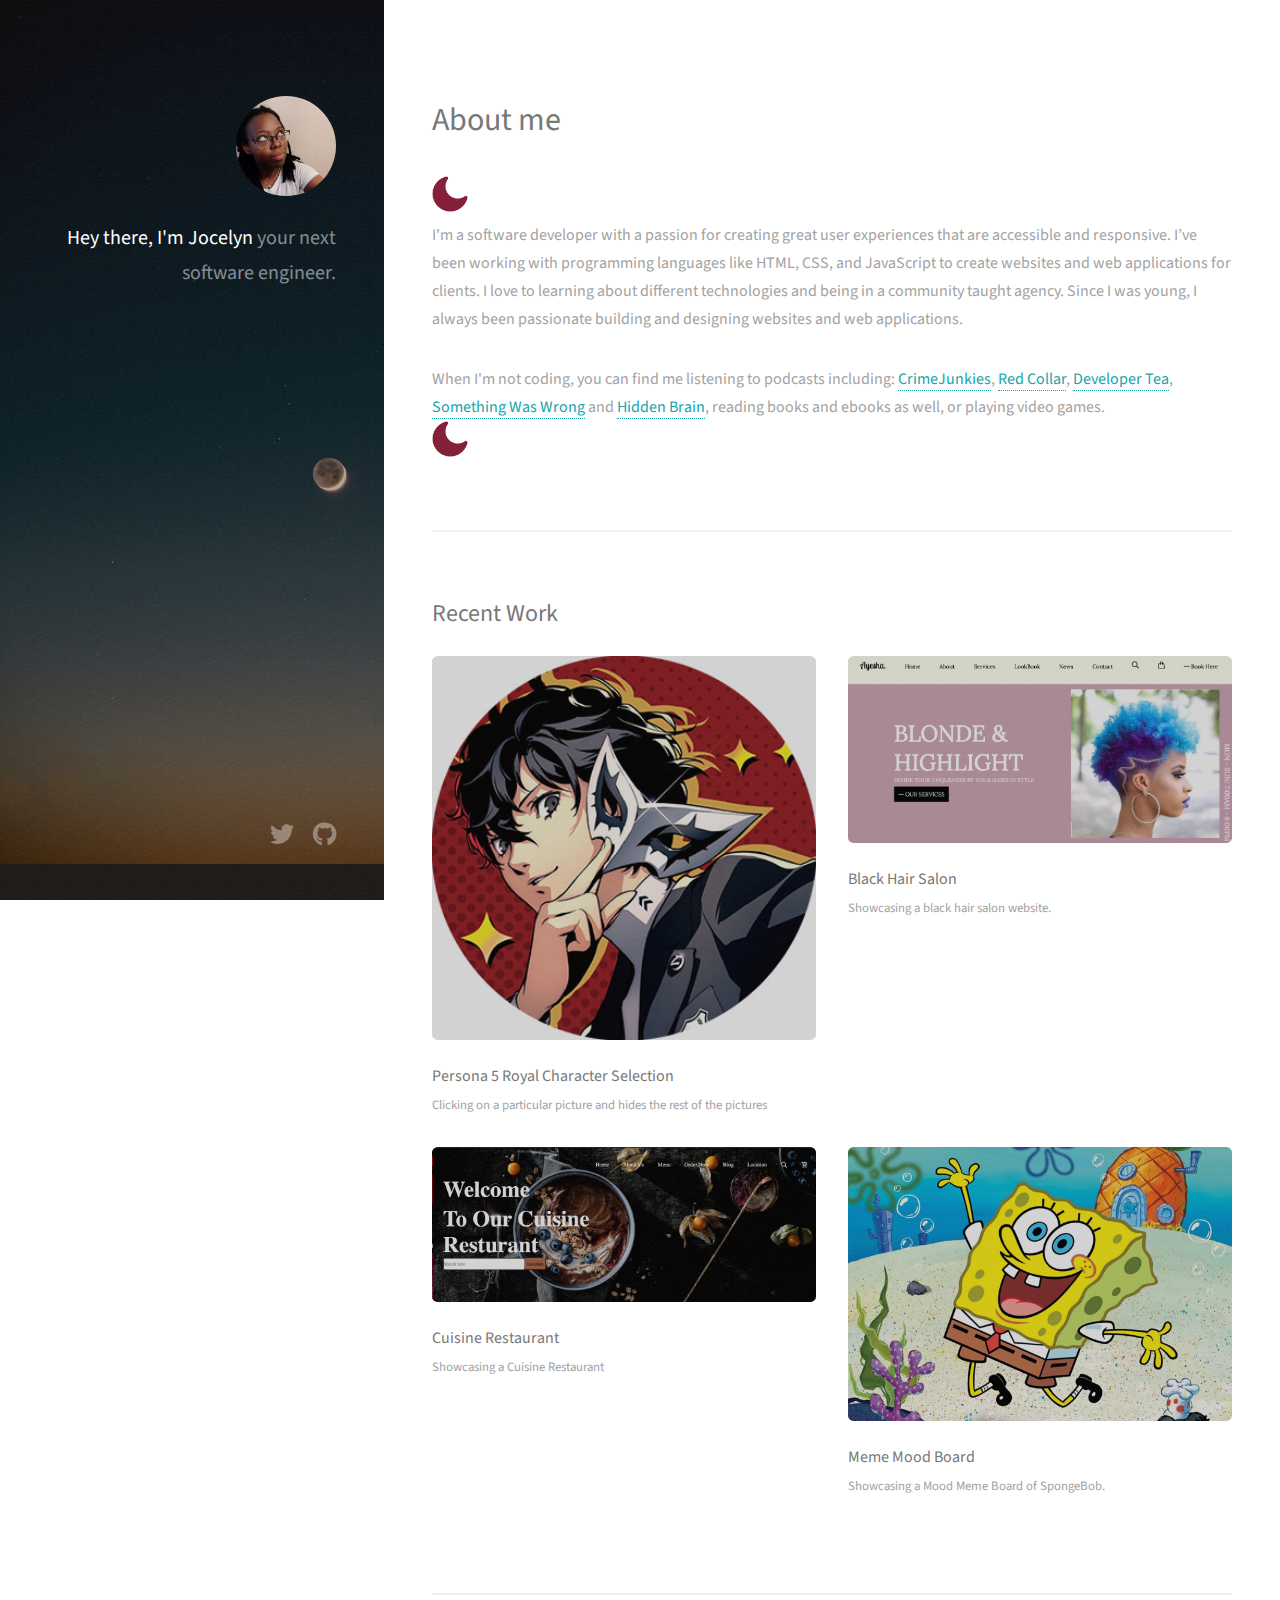
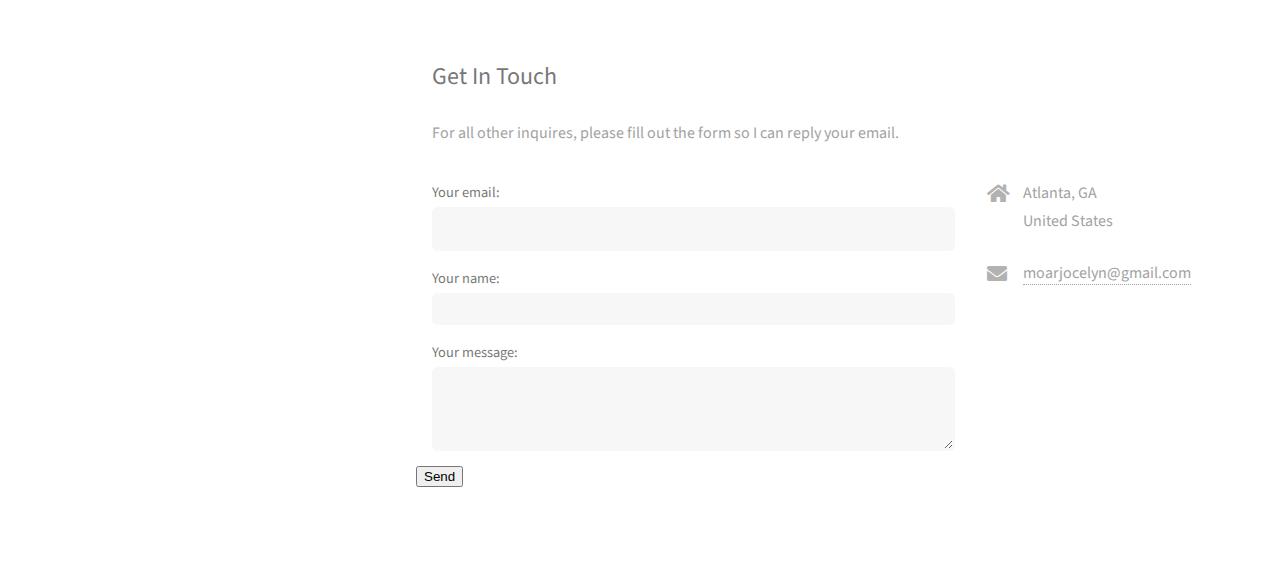
==== index.html @ 10e887e3 "Update 1.1.1" ====
<!DOCTYPE HTML>
<!--

-->
<html>
	<head>
		<title>Jocelyn's Portfolio</title>
		<meta charset="utf-8" />
		<meta name="viewport" content="width=device-width, initial-scale=1, user-scalable=no" />
		<link rel="stylesheet" href="assets/css/main.css" />
	</head>
	<body class="is-preload">

		<!-- add icon link -->
		<link rel="icon" href="images/me.jpeg" type="image/x-icon">

		
		<!-- Header -->
			<header id="header">
				<div class="inner">
					<a href="#" class="image avatar"><img src="images/me.jpeg" alt="" /></a>
					<h1><strong>Hey there, I'm Jocelyn</strong> your next software engineer.<br />
				</div>
			</header>

		<!-- Main -->
			<div id="main">

				<!-- One -->
					<section id="one">
						<header class="major">
							<h2>About me<br /></h2>
						</header>
						<img class="moon" img src="images/moon.png">
						<p>
							I'm a software developer with a passion for creating great user experiences that are accessible and responsive. I’ve
							been working with programming languages like HTML, CSS, and JavaScript to create websites and web applications for clients.
							I love to learning about different technologies and being in a community taught agency. Since I was young, I always been
							passionate building and designing websites and web applications.
						</p>
						<p>
							When I'm not coding, you can find me listening to podcasts including: <a
								href="https://crimejunkiepodcast.com/">CrimeJunkies</a>,
							<a href="https://redcollarpodcast.com/">Red Collar</a>, <a href="https://developertea.com/">Developer Tea</a>,
							<a href="https://somethingwaswrong.com/">Something Was Wrong</a> and <a href="https://hiddenbrain.org/">Hidden
								Brain</a>, reading books and ebooks as well, or playing video games.
								<br>
								<img class="moon" img src="images/moon.png">
							</p>
						
					</section>

				<!-- Two -->
					<section id="two">
						<h2>Recent Work</h2>
						<div class="row">
							<article class="col-6 col-12-xsmall work-item">
								<a href="persona-users/img/persona5.gif" class="image fit thumb"><img src="persona-users/img/joker.jpeg"
										alt="Persona character Joker" /></a>
								<h3>Persona 5 Royal Character Selection</h3>
								<p>Clicking on a particular picture and hides the rest of the pictures</p>
							</article>
							<article class="col-6 col-12-xsmall work-item">
								<a href="hair-salon/img/blackhairsalon.gif" class="image fit thumb"><img src="hair-salon/img/Black Hair Salon.png"
										alt="Black Hair Salon Website" /></a>
								<h3>Black Hair Salon</h3>
								<p>Showcasing a black hair salon website.</p>
							</article>
							<article class="col-6 col-12-xsmall work-item">
								<a href="cuisine-restaurant/img/Resturant.gif" class="image fit thumb"><img
										src="cuisine-restaurant/img/Resturant Website.png" alt="Cuisine Resturant Website" /></a>
								<h3>Cuisine Restaurant</h3>
								<p>Showcasing a Cuisine Restaurant</p>
							</article>
							<article class="col-6 col-12-xsmall work-item">
								<a href="spondgebob/img/ezgif.com-gif-maker.gif" class="image fit thumb"><img src="spondgebob/img/jumpbob.png"
										alt="Mood Board SpongeBob Sqaure" /></a>
								<h3>Meme Mood Board</h3>
								<p>Showcasing a Mood Meme Board of SpongeBob.</p>
							</article>
							
						</div>
					</section>

				<!-- Three -->
					<section id="three">
						<h2>Get In Touch</h2>
						<p>For all other inquires, please fill out the form so I can reply your email.</p>
						<div class="row">
							<div class="col-8 col-12-small">
								<form action="https://formspree.io/f/mlevddbl" method="POST">
									<label>
										Your email:
										<input type="email" name="email" required>
									</label>
									<label>
										Your name:
										<input type="name" name="name" required>
									</label>
									<label>
										Your message:
										<textarea name="message" required></textarea>
									</label>
									<!-- your other form fields go here -->
									<ul class="actions">
									<button type="submit">Send</button>
									</ul>
								</form>
							
							</div>
							
							<div class="col-4 col-12-small">
								<ul class="labeled-icons">
									<li>
										<h3 class="icon solid fa-home"><span class="label">Address</span></h3>
										Atlanta, GA<br />
										United States
									</li>
									<li>
										<h3 class="icon solid fa-envelope"><span class="label">Email</span></h3>
										<a href="#">moarjocelyn@gmail.com</a>
									</li>
								</ul>
							</div>
						</div>
					</section>
			</div>

		<!-- Footer -->
			<footer id="footer">
				<div class="inner">
					<ul class="icons">
						<li><a href="https://twitter.com/Da_CrazyPaine" class="icon brands fa-twitter"><span class="label">Twitter</span></a></li>
						<li><a href="https://github.com/CrazyPaine" class="icon brands fa-github"><span class="label">Github</span></a></li>
					</ul>
				</div>
			</footer>

		<!-- Scripts -->
			<script src="assets/js/jquery.min.js"></script>
			<script src="assets/js/jquery.poptrox.min.js"></script>
			<script src="assets/js/browser.min.js"></script>
			<script src="assets/js/breakpoints.min.js"></script>
			<script src="assets/js/util.js"></script>
			<script src="assets/js/main.js"></script>

	</body>
</html>
---- assets/css/main.css ----
@import url("fontawesome-all.min.css");
@import url("https://fonts.googleapis.com/css?family=Source+Sans+Pro:400,400italic");

/*
	Strata by Pixelarity
	pixelarity.com | hello@pixelarity.com
	License: pixelarity.com/license
*/

html, body, div, span, applet, object,
iframe, h1, h2, h3, h4, h5, h6, p, blockquote,
pre, a, abbr, acronym, address, big, cite,
code, del, dfn, em, img, ins, kbd, q, s, samp,
small, strike, strong, sub, sup, tt, var, b,
u, i, center, dl, dt, dd, ol, ul, li, fieldset,
form, label, legend, table, caption, tbody,
tfoot, thead, tr, th, td, article, aside,
canvas, details, embed, figure, figcaption,
footer, header, hgroup, menu, nav, output, ruby,
section, summary, time, mark, audio, video {
	margin: 0;
	padding: 0;
	border: 0;
	font-size: 100%;
	font: inherit;
	vertical-align: baseline;}

article, aside, details, figcaption, figure,
footer, header, hgroup, menu, nav, section {
	display: block;}

body {
	line-height: 1;
}

ol, ul {
	list-style: none;
}

blockquote, q {
	quotes: none;
}

	blockquote:before, blockquote:after, q:before, q:after {
		content: '';
		content: none;
	}

table {
	border-collapse: collapse;
	border-spacing: 0;
}

body {
	-webkit-text-size-adjust: none;
}

mark {
	background-color: transparent;
	color: inherit;
}

input::-moz-focus-inner {
	border: 0;
	padding: 0;
}

input, select, textarea {
	-moz-appearance: none;
	-webkit-appearance: none;
	-ms-appearance: none;
	appearance: none;
}

/* Basic */

	html {
		box-sizing: border-box;
	}

	*, *:before, *:after {
		box-sizing: inherit;
	}

	body {
		background: #fff;
	}

		body.is-preload *, body.is-preload *:before, body.is-preload *:after {
			-moz-animation: none !important;
			-webkit-animation: none !important;
			-ms-animation: none !important;
			animation: none !important;
			-moz-transition: none !important;
			-webkit-transition: none !important;
			-ms-transition: none !important;
			transition: none !important;
		}

	body, input, select, textarea {
		color: #a2a2a2;
		font-family: "Source Sans Pro", Helvetica, sans-serif;
		font-size: 16pt;
		font-weight: 400;
		line-height: 1.75em;
	}

	a {
		-moz-transition: color 0.2s ease-in-out, border-color 0.2s ease-in-out;
		-webkit-transition: color 0.2s ease-in-out, border-color 0.2s ease-in-out;
		-ms-transition: color 0.2s ease-in-out, border-color 0.2s ease-in-out;
		transition: color 0.2s ease-in-out, border-color 0.2s ease-in-out;
		border-bottom: dotted 1px;
		color: #16a5aa;
		text-decoration: none;
	}

		a:hover {
			border-bottom-color: transparent;
			color: #16a5aa !important;
			text-decoration: none;
		}

	strong, b {
		color: #787878;
		font-weight: 400;
	}

	em, i {
		font-style: italic;
	}

	p {
		margin: 0 0 2em 0;
	}

	h1, h2, h3, h4, h5, h6 {
		color: #787878;
		font-weight: 400;
		line-height: 1em;
		margin: 0 0 1em 0;
	}

		h1 a, h2 a, h3 a, h4 a, h5 a, h6 a {
			color: inherit;
			text-decoration: none;
		}

	h1 {
		font-size: 2em;
		line-height: 1.5em;
	}

	h2 {
		font-size: 1.5em;
		line-height: 1.5em;
	}

	h3 {
		font-size: 1.25em;
		line-height: 1.5em;
	}

	h4 {
		font-size: 1.1em;
		line-height: 1.5em;
	}

	h5 {
		font-size: 0.9em;
		line-height: 1.5em;
	}

	h6 {
		font-size: 0.7em;
		line-height: 1.5em;
	}

	sub {
		font-size: 0.8em;
		position: relative;
		top: 0.5em;
	}

	sup {
		font-size: 0.8em;
		position: relative;
		top: -0.5em;
	}

	hr {
		border: 0;
		border-bottom: solid 2px #efefef;
		margin: 2em 0;
	}

		hr.major {
			margin: 3em 0;
		}

	blockquote {
		border-left: solid 6px #efefef;
		font-style: italic;
		margin: 0 0 2em 0;
		padding: 0.5em 0 0.5em 1.5em;
	}

	code {
		background: #f7f7f7;
		border-radius: 0.35em;
		border: solid 2px #efefef;
		font-family: "Courier New", monospace;
		font-size: 0.9em;
		margin: 0 0.25em;
		padding: 0.25em 0.65em;
	}

	pre {
		-webkit-overflow-scrolling: touch;
		font-family: "Courier New", monospace;
		font-size: 0.9em;
		margin: 0 0 2em 0;
	}

		pre code {
			display: block;
			line-height: 1.75em;
			padding: 1em 1.5em;
			overflow-x: auto;
		}

	.align-left {
		text-align: left;
	}

	.align-center {
		text-align: center;
	}

	.align-right {
		text-align: right;
	}

/* Container */

	.container {
		margin: 0 auto;
		max-width: calc(100% - 4em);
		width: 100%;
	}

		.container.xsmall {
			width: 25%;
		}

		.container.small {
			width: 50%;
		}

		.container.medium {
			width: 75%;
		}

		.container.large {
			width: 125%;
		}

		.container.xlarge {
			width: 150%;
		}

		.container.max {
			width: 100%;
		}

		@media screen and (max-width: 980px) {

			.container {
				width: 100% !important;
				max-width: 100% !important;
			}

		}

		@media screen and (max-width: 480px) {

			.container {
				max-width: calc(100% - 3em);
			}

		}

/* Row */

	.row {
		display: flex;
		flex-wrap: wrap;
		box-sizing: border-box;
		align-items: stretch;
	}

		.row > * {
			box-sizing: border-box;
		}

		.row.gtr-uniform > * > :last-child {
			margin-bottom: 0;
		}

		.row.aln-left {
			justify-content: flex-start;
		}

		.row.aln-center {
			justify-content: center;
		}

		.row.aln-right {
			justify-content: flex-end;
		}

		.row.aln-top {
			align-items: flex-start;
		}

		.row.aln-middle {
			align-items: center;
		}

		.row.aln-bottom {
			align-items: flex-end;
		}

		.row > .imp {
			order: -1;
		}

		.row > .col-1 {
			width: 8.33333%;
		}

		.row > .off-1 {
			margin-left: 8.33333%;
		}

		.row > .col-2 {
			width: 16.66667%;
		}

		.row > .off-2 {
			margin-left: 16.66667%;
		}

		.row > .col-3 {
			width: 25%;
		}

		.row > .off-3 {
			margin-left: 25%;
		}

		.row > .col-4 {
			width: 33.33333%;
		}

		.row > .off-4 {
			margin-left: 33.33333%;
		}

		.row > .col-5 {
			width: 41.66667%;
		}

		.row > .off-5 {
			margin-left: 41.66667%;
		}

		.row > .col-6 {
			width: 50%;
		}

		.row > .off-6 {
			margin-left: 50%;
		}

		.row > .col-7 {
			width: 58.33333%;
		}

		.row > .off-7 {
			margin-left: 58.33333%;
		}

		.row > .col-8 {
			width: 66.66667%;
		}

		.row > .off-8 {
			margin-left: 66.66667%;
		}

		.row > .col-9 {
			width: 75%;
		}

		.row > .off-9 {
			margin-left: 75%;
		}

		.row > .col-10 {
			width: 83.33333%;
		}

		.row > .off-10 {
			margin-left: 83.33333%;
		}

		.row > .col-11 {
			width: 91.66667%;
		}

		.row > .off-11 {
			margin-left: 91.66667%;
		}

		.row > .col-12 {
			width: 100%;
		}

		.row > .off-12 {
			margin-left: 100%;
		}

		.row.gtr-0 {
			margin-top: 0;
			margin-left: 0em;
		}

			.row.gtr-0 > * {
				padding: 0 0 0 0em;
			}

			.row.gtr-0.gtr-uniform {
				margin-top: 0em;
			}

				.row.gtr-0.gtr-uniform > * {
					padding-top: 0em;
				}

		.row.gtr-25 {
			margin-top: 0;
			margin-left: -0.625em;
		}

			.row.gtr-25 > * {
				padding: 0 0 0 0.625em;
			}

			.row.gtr-25.gtr-uniform {
				margin-top: -0.625em;
			}

				.row.gtr-25.gtr-uniform > * {
					padding-top: 0.625em;
				}

		.row.gtr-50 {
			margin-top: 0;
			margin-left: -1.25em;
		}

			.row.gtr-50 > * {
				padding: 0 0 0 1.25em;
			}

			.row.gtr-50.gtr-uniform {
				margin-top: -1.25em;
			}

				.row.gtr-50.gtr-uniform > * {
					padding-top: 1.25em;
				}

		.row {
			margin-top: 0;
			margin-left: -2.5em;
		}

			.row > * {
				padding: 0 0 0 2.5em;
			}

			.row.gtr-uniform {
				margin-top: -2.5em;
			}

				.row.gtr-uniform > * {
					padding-top: 2.5em;
				}

		.row.gtr-150 {
			margin-top: 0;
			margin-left: -3.75em;
		}

			.row.gtr-150 > * {
				padding: 0 0 0 3.75em;
			}

			.row.gtr-150.gtr-uniform {
				margin-top: -3.75em;
			}

				.row.gtr-150.gtr-uniform > * {
					padding-top: 3.75em;
				}

		.row.gtr-200 {
			margin-top: 0;
			margin-left: -5em;
		}

			.row.gtr-200 > * {
				padding: 0 0 0 5em;
			}

			.row.gtr-200.gtr-uniform {
				margin-top: -5em;
			}

				.row.gtr-200.gtr-uniform > * {
					padding-top: 5em;
				}

		@media screen and (max-width: 1800px) {

			.row {
				display: flex;
				flex-wrap: wrap;
				box-sizing: border-box;
				align-items: stretch;
			}

				.row > * {
					box-sizing: border-box;
				}

				.row.gtr-uniform > * > :last-child {
					margin-bottom: 0;
				}

				.row.aln-left {
					justify-content: flex-start;
				}

				.row.aln-center {
					justify-content: center;
				}

				.row.aln-right {
					justify-content: flex-end;
				}

				.row.aln-top {
					align-items: flex-start;
				}

				.row.aln-middle {
					align-items: center;
				}

				.row.aln-bottom {
					align-items: flex-end;
				}

				.row > .imp-xlarge {
					order: -1;
				}

				.row > .col-1-xlarge {
					width: 8.33333%;
				}

				.row > .off-1-xlarge {
					margin-left: 8.33333%;
				}

				.row > .col-2-xlarge {
					width: 16.66667%;
				}

				.row > .off-2-xlarge {
					margin-left: 16.66667%;
				}

				.row > .col-3-xlarge {
					width: 25%;
				}

				.row > .off-3-xlarge {
					margin-left: 25%;
				}

				.row > .col-4-xlarge {
					width: 33.33333%;
				}

				.row > .off-4-xlarge {
					margin-left: 33.33333%;
				}

				.row > .col-5-xlarge {
					width: 41.66667%;
				}

				.row > .off-5-xlarge {
					margin-left: 41.66667%;
				}

				.row > .col-6-xlarge {
					width: 50%;
				}

				.row > .off-6-xlarge {
					margin-left: 50%;
				}

				.row > .col-7-xlarge {
					width: 58.33333%;
				}

				.row > .off-7-xlarge {
					margin-left: 58.33333%;
				}

				.row > .col-8-xlarge {
					width: 66.66667%;
				}

				.row > .off-8-xlarge {
					margin-left: 66.66667%;
				}

				.row > .col-9-xlarge {
					width: 75%;
				}

				.row > .off-9-xlarge {
					margin-left: 75%;
				}

				.row > .col-10-xlarge {
					width: 83.33333%;
				}

				.row > .off-10-xlarge {
					margin-left: 83.33333%;
				}

				.row > .col-11-xlarge {
					width: 91.66667%;
				}

				.row > .off-11-xlarge {
					margin-left: 91.66667%;
				}

				.row > .col-12-xlarge {
					width: 100%;
				}

				.row > .off-12-xlarge {
					margin-left: 100%;
				}

				.row.gtr-0 {
					margin-top: 0;
					margin-left: 0em;
				}

					.row.gtr-0 > * {
						padding: 0 0 0 0em;
					}

					.row.gtr-0.gtr-uniform {
						margin-top: 0em;
					}

						.row.gtr-0.gtr-uniform > * {
							padding-top: 0em;
						}

				.row.gtr-25 {
					margin-top: 0;
					margin-left: -0.625em;
				}

					.row.gtr-25 > * {
						padding: 0 0 0 0.625em;
					}

					.row.gtr-25.gtr-uniform {
						margin-top: -0.625em;
					}

						.row.gtr-25.gtr-uniform > * {
							padding-top: 0.625em;
						}

				.row.gtr-50 {
					margin-top: 0;
					margin-left: -1.25em;
				}

					.row.gtr-50 > * {
						padding: 0 0 0 1.25em;
					}

					.row.gtr-50.gtr-uniform {
						margin-top: -1.25em;
					}

						.row.gtr-50.gtr-uniform > * {
							padding-top: 1.25em;
						}

				.row {
					margin-top: 0;
					margin-left: -2.5em;
				}

					.row > * {
						padding: 0 0 0 2.5em;
					}

					.row.gtr-uniform {
						margin-top: -2.5em;
					}

						.row.gtr-uniform > * {
							padding-top: 2.5em;
						}

				.row.gtr-150 {
					margin-top: 0;
					margin-left: -3.75em;
				}

					.row.gtr-150 > * {
						padding: 0 0 0 3.75em;
					}

					.row.gtr-150.gtr-uniform {
						margin-top: -3.75em;
					}

						.row.gtr-150.gtr-uniform > * {
							padding-top: 3.75em;
						}

				.row.gtr-200 {
					margin-top: 0;
					margin-left: -5em;
				}

					.row.gtr-200 > * {
						padding: 0 0 0 5em;
					}

					.row.gtr-200.gtr-uniform {
						margin-top: -5em;
					}

						.row.gtr-200.gtr-uniform > * {
							padding-top: 5em;
						}

		}

		@media screen and (max-width: 1280px) {

			.row {
				display: flex;
				flex-wrap: wrap;
				box-sizing: border-box;
				align-items: stretch;
			}

				.row > * {
					box-sizing: border-box;
				}

				.row.gtr-uniform > * > :last-child {
					margin-bottom: 0;
				}

				.row.aln-left {
					justify-content: flex-start;
				}

				.row.aln-center {
					justify-content: center;
				}

				.row.aln-right {
					justify-content: flex-end;
				}

				.row.aln-top {
					align-items: flex-start;
				}

				.row.aln-middle {
					align-items: center;
				}

				.row.aln-bottom {
					align-items: flex-end;
				}

				.row > .imp-large {
					order: -1;
				}

				.row > .col-1-large {
					width: 8.33333%;
				}

				.row > .off-1-large {
					margin-left: 8.33333%;
				}

				.row > .col-2-large {
					width: 16.66667%;
				}

				.row > .off-2-large {
					margin-left: 16.66667%;
				}

				.row > .col-3-large {
					width: 25%;
				}

				.row > .off-3-large {
					margin-left: 25%;
				}

				.row > .col-4-large {
					width: 33.33333%;
				}

				.row > .off-4-large {
					margin-left: 33.33333%;
				}

				.row > .col-5-large {
					width: 41.66667%;
				}

				.row > .off-5-large {
					margin-left: 41.66667%;
				}

				.row > .col-6-large {
					width: 50%;
				}

				.row > .off-6-large {
					margin-left: 50%;
				}

				.row > .col-7-large {
					width: 58.33333%;
				}

				.row > .off-7-large {
					margin-left: 58.33333%;
				}

				.row > .col-8-large {
					width: 66.66667%;
				}

				.row > .off-8-large {
					margin-left: 66.66667%;
				}

				.row > .col-9-large {
					width: 75%;
				}

				.row > .off-9-large {
					margin-left: 75%;
				}

				.row > .col-10-large {
					width: 83.33333%;
				}

				.row > .off-10-large {
					margin-left: 83.33333%;
				}

				.row > .col-11-large {
					width: 91.66667%;
				}

				.row > .off-11-large {
					margin-left: 91.66667%;
				}

				.row > .col-12-large {
					width: 100%;
				}

				.row > .off-12-large {
					margin-left: 100%;
				}

				.row.gtr-0 {
					margin-top: 0;
					margin-left: 0em;
				}

					.row.gtr-0 > * {
						padding: 0 0 0 0em;
					}

					.row.gtr-0.gtr-uniform {
						margin-top: 0em;
					}

						.row.gtr-0.gtr-uniform > * {
							padding-top: 0em;
						}

				.row.gtr-25 {
					margin-top: 0;
					margin-left: -0.5em;
				}

					.row.gtr-25 > * {
						padding: 0 0 0 0.5em;
					}

					.row.gtr-25.gtr-uniform {
						margin-top: -0.5em;
					}

						.row.gtr-25.gtr-uniform > * {
							padding-top: 0.5em;
						}

				.row.gtr-50 {
					margin-top: 0;
					margin-left: -1em;
				}

					.row.gtr-50 > * {
						padding: 0 0 0 1em;
					}

					.row.gtr-50.gtr-uniform {
						margin-top: -1em;
					}

						.row.gtr-50.gtr-uniform > * {
							padding-top: 1em;
						}

				.row {
					margin-top: 0;
					margin-left: -2em;
				}

					.row > * {
						padding: 0 0 0 2em;
					}

					.row.gtr-uniform {
						margin-top: -2em;
					}

						.row.gtr-uniform > * {
							padding-top: 2em;
						}

				.row.gtr-150 {
					margin-top: 0;
					margin-left: -3em;
				}

					.row.gtr-150 > * {
						padding: 0 0 0 3em;
					}

					.row.gtr-150.gtr-uniform {
						margin-top: -3em;
					}

						.row.gtr-150.gtr-uniform > * {
							padding-top: 3em;
						}

				.row.gtr-200 {
					margin-top: 0;
					margin-left: -4em;
				}

					.row.gtr-200 > * {
						padding: 0 0 0 4em;
					}

					.row.gtr-200.gtr-uniform {
						margin-top: -4em;
					}

						.row.gtr-200.gtr-uniform > * {
							padding-top: 4em;
						}

		}

		@media screen and (max-width: 980px) {

			.row {
				display: flex;
				flex-wrap: wrap;
				box-sizing: border-box;
				align-items: stretch;
			}

				.row > * {
					box-sizing: border-box;
				}

				.row.gtr-uniform > * > :last-child {
					margin-bottom: 0;
				}

				.row.aln-left {
					justify-content: flex-start;
				}

				.row.aln-center {
					justify-content: center;
				}

				.row.aln-right {
					justify-content: flex-end;
				}

				.row.aln-top {
					align-items: flex-start;
				}

				.row.aln-middle {
					align-items: center;
				}

				.row.aln-bottom {
					align-items: flex-end;
				}

				.row > .imp-medium {
					order: -1;
				}

				.row > .col-1-medium {
					width: 8.33333%;
				}

				.row > .off-1-medium {
					margin-left: 8.33333%;
				}

				.row > .col-2-medium {
					width: 16.66667%;
				}

				.row > .off-2-medium {
					margin-left: 16.66667%;
				}

				.row > .col-3-medium {
					width: 25%;
				}

				.row > .off-3-medium {
					margin-left: 25%;
				}

				.row > .col-4-medium {
					width: 33.33333%;
				}

				.row > .off-4-medium {
					margin-left: 33.33333%;
				}

				.row > .col-5-medium {
					width: 41.66667%;
				}

				.row > .off-5-medium {
					margin-left: 41.66667%;
				}

				.row > .col-6-medium {
					width: 50%;
				}

				.row > .off-6-medium {
					margin-left: 50%;
				}

				.row > .col-7-medium {
					width: 58.33333%;
				}

				.row > .off-7-medium {
					margin-left: 58.33333%;
				}

				.row > .col-8-medium {
					width: 66.66667%;
				}

				.row > .off-8-medium {
					margin-left: 66.66667%;
				}

				.row > .col-9-medium {
					width: 75%;
				}

				.row > .off-9-medium {
					margin-left: 75%;
				}

				.row > .col-10-medium {
					width: 83.33333%;
				}

				.row > .off-10-medium {
					margin-left: 83.33333%;
				}

				.row > .col-11-medium {
					width: 91.66667%;
				}

				.row > .off-11-medium {
					margin-left: 91.66667%;
				}

				.row > .col-12-medium {
					width: 100%;
				}

				.row > .off-12-medium {
					margin-left: 100%;
				}

				.row.gtr-0 {
					margin-top: 0;
					margin-left: 0em;
				}

					.row.gtr-0 > * {
						padding: 0 0 0 0em;
					}

					.row.gtr-0.gtr-uniform {
						margin-top: 0em;
					}

						.row.gtr-0.gtr-uniform > * {
							padding-top: 0em;
						}

				.row.gtr-25 {
					margin-top: 0;
					margin-left: -0.5em;
				}

					.row.gtr-25 > * {
						padding: 0 0 0 0.5em;
					}

					.row.gtr-25.gtr-uniform {
						margin-top: -0.5em;
					}

						.row.gtr-25.gtr-uniform > * {
							padding-top: 0.5em;
						}

				.row.gtr-50 {
					margin-top: 0;
					margin-left: -1em;
				}

					.row.gtr-50 > * {
						padding: 0 0 0 1em;
					}

					.row.gtr-50.gtr-uniform {
						margin-top: -1em;
					}

						.row.gtr-50.gtr-uniform > * {
							padding-top: 1em;
						}

				.row {
					margin-top: 0;
					margin-left: -2em;
				}

					.row > * {
						padding: 0 0 0 2em;
					}

					.row.gtr-uniform {
						margin-top: -2em;
					}

						.row.gtr-uniform > * {
							padding-top: 2em;
						}

				.row.gtr-150 {
					margin-top: 0;
					margin-left: -3em;
				}

					.row.gtr-150 > * {
						padding: 0 0 0 3em;
					}

					.row.gtr-150.gtr-uniform {
						margin-top: -3em;
					}

						.row.gtr-150.gtr-uniform > * {
							padding-top: 3em;
						}

				.row.gtr-200 {
					margin-top: 0;
					margin-left: -4em;
				}

					.row.gtr-200 > * {
						padding: 0 0 0 4em;
					}

					.row.gtr-200.gtr-uniform {
						margin-top: -4em;
					}

						.row.gtr-200.gtr-uniform > * {
							padding-top: 4em;
						}

		}

		@media screen and (max-width: 736px) {

			.row {
				display: flex;
				flex-wrap: wrap;
				box-sizing: border-box;
				align-items: stretch;
			}

				.row > * {
					box-sizing: border-box;
				}

				.row.gtr-uniform > * > :last-child {
					margin-bottom: 0;
				}

				.row.aln-left {
					justify-content: flex-start;
				}

				.row.aln-center {
					justify-content: center;
				}

				.row.aln-right {
					justify-content: flex-end;
				}

				.row.aln-top {
					align-items: flex-start;
				}

				.row.aln-middle {
					align-items: center;
				}

				.row.aln-bottom {
					align-items: flex-end;
				}

				.row > .imp-small {
					order: -1;
				}

				.row > .col-1-small {
					width: 8.33333%;
				}

				.row > .off-1-small {
					margin-left: 8.33333%;
				}

				.row > .col-2-small {
					width: 16.66667%;
				}

				.row > .off-2-small {
					margin-left: 16.66667%;
				}

				.row > .col-3-small {
					width: 25%;
				}

				.row > .off-3-small {
					margin-left: 25%;
				}

				.row > .col-4-small {
					width: 33.33333%;
				}

				.row > .off-4-small {
					margin-left: 33.33333%;
				}

				.row > .col-5-small {
					width: 41.66667%;
				}

				.row > .off-5-small {
					margin-left: 41.66667%;
				}

				.row > .col-6-small {
					width: 50%;
				}

				.row > .off-6-small {
					margin-left: 50%;
				}

				.row > .col-7-small {
					width: 58.33333%;
				}

				.row > .off-7-small {
					margin-left: 58.33333%;
				}

				.row > .col-8-small {
					width: 66.66667%;
				}

				.row > .off-8-small {
					margin-left: 66.66667%;
				}

				.row > .col-9-small {
					width: 75%;
				}

				.row > .off-9-small {
					margin-left: 75%;
				}

				.row > .col-10-small {
					width: 83.33333%;
				}

				.row > .off-10-small {
					margin-left: 83.33333%;
				}

				.row > .col-11-small {
					width: 91.66667%;
				}

				.row > .off-11-small {
					margin-left: 91.66667%;
				}

				.row > .col-12-small {
					width: 100%;
				}

				.row > .off-12-small {
					margin-left: 100%;
				}

				.row.gtr-0 {
					margin-top: 0;
					margin-left: 0em;
				}

					.row.gtr-0 > * {
						padding: 0 0 0 0em;
					}

					.row.gtr-0.gtr-uniform {
						margin-top: 0em;
					}

						.row.gtr-0.gtr-uniform > * {
							padding-top: 0em;
						}

				.row.gtr-25 {
					margin-top: 0;
					margin-left: -0.375em;
				}

					.row.gtr-25 > * {
						padding: 0 0 0 0.375em;
					}

					.row.gtr-25.gtr-uniform {
						margin-top: -0.375em;
					}

						.row.gtr-25.gtr-uniform > * {
							padding-top: 0.375em;
						}

				.row.gtr-50 {
					margin-top: 0;
					margin-left: -0.75em;
				}

					.row.gtr-50 > * {
						padding: 0 0 0 0.75em;
					}

					.row.gtr-50.gtr-uniform {
						margin-top: -0.75em;
					}

						.row.gtr-50.gtr-uniform > * {
							padding-top: 0.75em;
						}

				.row {
					margin-top: 0;
					margin-left: -1.5em;
				}

					.row > * {
						padding: 0 0 0 1.5em;
					}

					.row.gtr-uniform {
						margin-top: -1.5em;
					}

						.row.gtr-uniform > * {
							padding-top: 1.5em;
						}

				.row.gtr-150 {
					margin-top: 0;
					margin-left: -2.25em;
				}

					.row.gtr-150 > * {
						padding: 0 0 0 2.25em;
					}

					.row.gtr-150.gtr-uniform {
						margin-top: -2.25em;
					}

						.row.gtr-150.gtr-uniform > * {
							padding-top: 2.25em;
						}

				.row.gtr-200 {
					margin-top: 0;
					margin-left: -3em;
				}

					.row.gtr-200 > * {
						padding: 0 0 0 3em;
					}

					.row.gtr-200.gtr-uniform {
						margin-top: -3em;
					}

						.row.gtr-200.gtr-uniform > * {
							padding-top: 3em;
						}

		}

		@media screen and (max-width: 480px) {

			.row {
				display: flex;
				flex-wrap: wrap;
				box-sizing: border-box;
				align-items: stretch;
			}

				.row > * {
					box-sizing: border-box;
				}

				.row.gtr-uniform > * > :last-child {
					margin-bottom: 0;
				}

				.row.aln-left {
					justify-content: flex-start;
				}

				.row.aln-center {
					justify-content: center;
				}

				.row.aln-right {
					justify-content: flex-end;
				}

				.row.aln-top {
					align-items: flex-start;
				}

				.row.aln-middle {
					align-items: center;
				}

				.row.aln-bottom {
					align-items: flex-end;
				}

				.row > .imp-xsmall {
					order: -1;
				}

				.row > .col-1-xsmall {
					width: 8.33333%;
				}

				.row > .off-1-xsmall {
					margin-left: 8.33333%;
				}

				.row > .col-2-xsmall {
					width: 16.66667%;
				}

				.row > .off-2-xsmall {
					margin-left: 16.66667%;
				}

				.row > .col-3-xsmall {
					width: 25%;
				}

				.row > .off-3-xsmall {
					margin-left: 25%;
				}

				.row > .col-4-xsmall {
					width: 33.33333%;
				}

				.row > .off-4-xsmall {
					margin-left: 33.33333%;
				}

				.row > .col-5-xsmall {
					width: 41.66667%;
				}

				.row > .off-5-xsmall {
					margin-left: 41.66667%;
				}

				.row > .col-6-xsmall {
					width: 50%;
				}

				.row > .off-6-xsmall {
					margin-left: 50%;
				}

				.row > .col-7-xsmall {
					width: 58.33333%;
				}

				.row > .off-7-xsmall {
					margin-left: 58.33333%;
				}

				.row > .col-8-xsmall {
					width: 66.66667%;
				}

				.row > .off-8-xsmall {
					margin-left: 66.66667%;
				}

				.row > .col-9-xsmall {
					width: 75%;
				}

				.row > .off-9-xsmall {
					margin-left: 75%;
				}

				.row > .col-10-xsmall {
					width: 83.33333%;
				}

				.row > .off-10-xsmall {
					margin-left: 83.33333%;
				}

				.row > .col-11-xsmall {
					width: 91.66667%;
				}

				.row > .off-11-xsmall {
					margin-left: 91.66667%;
				}

				.row > .col-12-xsmall {
					width: 100%;
				}

				.row > .off-12-xsmall {
					margin-left: 100%;
				}

				.row.gtr-0 {
					margin-top: 0;
					margin-left: 0em;
				}

					.row.gtr-0 > * {
						padding: 0 0 0 0em;
					}

					.row.gtr-0.gtr-uniform {
						margin-top: 0em;
					}

						.row.gtr-0.gtr-uniform > * {
							padding-top: 0em;
						}

				.row.gtr-25 {
					margin-top: 0;
					margin-left: -0.375em;
				}

					.row.gtr-25 > * {
						padding: 0 0 0 0.375em;
					}

					.row.gtr-25.gtr-uniform {
						margin-top: -0.375em;
					}

						.row.gtr-25.gtr-uniform > * {
							padding-top: 0.375em;
						}

				.row.gtr-50 {
					margin-top: 0;
					margin-left: -0.75em;
				}

					.row.gtr-50 > * {
						padding: 0 0 0 0.75em;
					}

					.row.gtr-50.gtr-uniform {
						margin-top: -0.75em;
					}

						.row.gtr-50.gtr-uniform > * {
							padding-top: 0.75em;
						}

				.row {
					margin-top: 0;
					margin-left: -1.5em;
				}

					.row > * {
						padding: 0 0 0 1.5em;
					}

					.row.gtr-uniform {
						margin-top: -1.5em;
					}

						.row.gtr-uniform > * {
							padding-top: 1.5em;
						}

				.row.gtr-150 {
					margin-top: 0;
					margin-left: -2.25em;
				}

					.row.gtr-150 > * {
						padding: 0 0 0 2.25em;
					}

					.row.gtr-150.gtr-uniform {
						margin-top: -2.25em;
					}

						.row.gtr-150.gtr-uniform > * {
							padding-top: 2.25em;
						}

				.row.gtr-200 {
					margin-top: 0;
					margin-left: -3em;
				}

					.row.gtr-200 > * {
						padding: 0 0 0 3em;
					}

					.row.gtr-200.gtr-uniform {
						margin-top: -3em;
					}

						.row.gtr-200.gtr-uniform > * {
							padding-top: 3em;
						}

		}

/* Section/Article */

	section.special, article.special {
		text-align: center;
	}

	header p {
		color: #b2b2b2;
		position: relative;
		margin: 0 0 1.5em 0;
	}

	header h2 + p {
		font-size: 1.25em;
		margin-top: -1em;
		line-height: 1.5em;
	}

	header h3 + p {
		font-size: 1.1em;
		margin-top: -0.8em;
		line-height: 1.5em;
	}

	header h4 + p,
	header h5 + p,
	header h6 + p {
		font-size: 0.9em;
		margin-top: -0.6em;
		line-height: 1.5em;
	}

	header.major h2 {
		font-size: 2em;
	}

/* Form */

	form {
		margin: 0 0 2em 0;
	}

	label {
		color: #787878;
		display: block;
		font-size: 0.9em;
		font-weight: 400;
		margin: 0 0 1em 0;
	}

	input[type="text"],
	input[type="password"],
	input[type="email"],
	input[type="name"],
	select,
	textarea {
		-moz-appearance: none;
		-webkit-appearance: none;
		-ms-appearance: none;
		appearance: none;
		background: #f7f7f7;
		border-radius: 0.35em;
		border: solid 2px transparent;
		color: inherit;
		display: block;
		outline: 0;
		padding: 0 0.75em;
		text-decoration: none;
		width: 100%;
	}

		input[type="text"]:invalid,
		input[type="password"]:invalid,
		input[type="email"]:invalid,
		select:invalid,
		textarea:invalid {
			box-shadow: none;
		}

		input[type="text"]:focus,
		input[type="password"]:focus,
		input[type="email"]:focus,
		input[type="name"]:focus,
		select:focus,
		textarea:focus {
			border-color: #16a5aa;
		}

	select {
		background-image: url("data:image/svg+xml;charset=utf8,%3Csvg xmlns='http://www.w3.org/2000/svg' width='40' height='40' preserveAspectRatio='none' viewBox='0 0 40 40'%3E%3Cpath d='M9.4,12.3l10.4,10.4l10.4-10.4c0.2-0.2,0.5-0.4,0.9-0.4c0.3,0,0.6,0.1,0.9,0.4l3.3,3.3c0.2,0.2,0.4,0.5,0.4,0.9 c0,0.4-0.1,0.6-0.4,0.9L20.7,31.9c-0.2,0.2-0.5,0.4-0.9,0.4c-0.3,0-0.6-0.1-0.9-0.4L4.3,17.3c-0.2-0.2-0.4-0.5-0.4-0.9 c0-0.4,0.1-0.6,0.4-0.9l3.3-3.3c0.2-0.2,0.5-0.4,0.9-0.4S9.1,12.1,9.4,12.3z' fill='%23dfdfdf' /%3E%3C/svg%3E");
		background-size: 1.25rem;
		background-repeat: no-repeat;
		background-position: calc(100% - 1rem) center;
		height: 2.75em;
		padding-right: 2.75em;
		text-overflow: ellipsis;
	}

		select option {
			color: #787878;
			background: #fff;
		}

		select:focus::-ms-value {
			background-color: transparent;
		}

		select::-ms-expand {
			display: none;
		}

	input[type="text"],
	input[type="password"],
	input[type="email"],
	select {
		height: 2.75em;
	}

	textarea {
		padding: 0.75em;
	}

	input[type="checkbox"],
	input[type="radio"] {
		-moz-appearance: none;
		-webkit-appearance: none;
		-ms-appearance: none;
		appearance: none;
		display: block;
		float: left;
		margin-right: -2em;
		opacity: 0;
		width: 1em;
		z-index: -1;
	}

		input[type="checkbox"] + label,
		input[type="radio"] + label {
			text-decoration: none;
			color: #a2a2a2;
			cursor: pointer;
			display: inline-block;
			font-size: 1em;
			font-weight: 400;
			padding-left: 2.4em;
			padding-right: 0.75em;
			position: relative;
		}

			input[type="checkbox"] + label:before,
			input[type="radio"] + label:before {
				-moz-osx-font-smoothing: grayscale;
				-webkit-font-smoothing: antialiased;
				display: inline-block;
				font-style: normal;
				font-variant: normal;
				text-rendering: auto;
				line-height: 1;
				text-transform: none !important;
				font-family: 'Font Awesome 5 Free';
				font-weight: 900;
			}

			input[type="checkbox"] + label:before,
			input[type="radio"] + label:before {
				background: #f7f7f7;
				border-radius: 0.35em;
				border: solid 2px transparent;
				content: '';
				display: inline-block;
				font-size: 0.8em;
				height: 2.0625em;
				left: 0;
				line-height: 1.85625em;
				position: absolute;
				text-align: center;
				top: 0;
				width: 2.0625em;
			}

		input[type="checkbox"]:checked + label:before,
		input[type="radio"]:checked + label:before {
			background: #787878;
			border-color: #787878;
			color: #fff;
			content: '\f00c';
		}

		input[type="checkbox"]:focus + label:before,
		input[type="radio"]:focus + label:before {
			border-color: #e24d4a;
		}

	input[type="checkbox"] + label:before {
		border-radius: 0.35em;
	}

	input[type="radio"] + label:before {
		border-radius: 100%;
	}

	::-webkit-input-placeholder {
		color: #b2b2b2 !important;
		opacity: 1.0;
	}

	:-moz-placeholder {
		color: #b2b2b2 !important;
		opacity: 1.0;
	}

	::-moz-placeholder {
		color: #b2b2b2 !important;
		opacity: 1.0;
	}

	:-ms-input-placeholder {
		color: #b2b2b2 !important;
		opacity: 1.0;
	}

/* Box */

	.box {
		border-radius: 0.35em;
		border: solid 2px #efefef;
		margin-bottom: 2em;
		padding: 1.5em;
	}

		.box > :last-child,
		.box > :last-child > :last-child,
		.box > :last-child > :last-child > :last-child {
			margin-bottom: 0;
		}

		.box.alt {
			border: 0;
			border-radius: 0;
			padding: 0;
		}

/* Icon */

	.icon {
		text-decoration: none;
		border-bottom: none;
		position: relative;
	}

		.icon:before {
			-moz-osx-font-smoothing: grayscale;
			-webkit-font-smoothing: antialiased;
			display: inline-block;
			font-style: normal;
			font-variant: normal;
			text-rendering: auto;
			line-height: 1;
			text-transform: none !important;
			font-family: 'Font Awesome 5 Free';
			font-weight: 400;
		}

		.icon > .label {
			display: none;
		}

		.icon:before {
			line-height: inherit;
		}

		.icon.solid:before {
			font-weight: 900;
		}

		.icon.brands:before {
			font-family: 'Font Awesome 5 Brands';
		}

/* Image */

	.image {
		border-radius: 0.35em;
		border: 0;
		display: inline-block;
		position: relative;
	}

		.image:before {
			-moz-transition: opacity 0.2s ease-in-out;
			-webkit-transition: opacity 0.2s ease-in-out;
			-ms-transition: opacity 0.2s ease-in-out;
			transition: opacity 0.2s ease-in-out;
			background: url("images/overlay.png");
			border-radius: 0.35em;
			content: '';
			display: block;
			height: 100%;
			left: 0;
			opacity: 0.5;
			position: absolute;
			top: 0;
			width: 100%;
		}

		.image.thumb {
			text-align: center;
		}

			.image.thumb:after {
				-moz-transition: opacity 0.2s ease-in-out;
				-webkit-transition: opacity 0.2s ease-in-out;
				-ms-transition: opacity 0.2s ease-in-out;
				transition: opacity 0.2s ease-in-out;
				border-radius: 0.35em;
				border: solid 3px rgba(255, 255, 255, 0.5);
				color: #fff;
				content: 'View';
				display: inline-block;
				font-size: 0.8em;
				font-weight: 400;
				left: 50%;
				line-height: 2.25em;
				margin: -1.25em 0 0 -3em;
				opacity: 0;
				padding: 0 1.5em;
				position: absolute;
				text-align: center;
				text-decoration: none;
				top: 50%;
				white-space: nowrap;
			}

			.image.thumb:hover:after {
				opacity: 1.0;
			}

			.image.thumb:hover:before {
				background: url("images/overlay.png"), url("images/overlay.png");
				opacity: 1.0;
			}

		.image img {
			border-radius: 0.35em;
			display: block;
		}

		.image.left {
			float: left;
			margin: 0 1.5em 1em 0;
			top: 0.25em;
		}

		.image.right {
			float: right;
			margin: 0 0 1em 1.5em;
			top: 0.25em;
		}

		.image.left, .image.right {
			max-width: 40%;
		}

			.image.left img, .image.right img {
				width: 100%;
			}

		.image.fit {
			display: block;
			margin: 0 0 2em 0;
			width: 100%;
		}

			.image.fit img {
				width: 100%;
			}

		.image.avatar {
			border-radius: 100%;
		}

			.image.avatar:before {
				display: none;
			}

			.image.avatar img {
				border-radius: 100%;
				width: 100%;
			}

			.moon{
				width: 2.25em;
				height: 2.25em;
			}

/* List */

	ol {
		list-style: decimal;
		margin: 0 0 2em 0;
		padding-left: 1.25em;
	}

		ol li {
			padding-left: 0.25em;
		}

	ul {
		list-style: disc;
		margin: 0 0 2em 0;
		padding-left: 1em;
	}

		ul li {
			padding-left: 0.5em;
		}

		ul.alt {
			list-style: none;
			padding-left: 0;
		}

			ul.alt li {
				border-top: solid 2px #efefef;
				padding: 0.5em 0;
			}

				ul.alt li:first-child {
					border-top: 0;
					padding-top: 0;
				}

	dl {
		margin: 0 0 2em 0;
	}

/* Icons */

	ul.icons {
		cursor: default;
		list-style: none;
		padding-left: 0;
	}

		ul.icons li {
			display: inline-block;
			padding: 0 1em 0 0;
		}

			ul.icons li:last-child {
				padding-right: 0;
			}

			ul.icons li .icon:before {
				font-size: 1.5em;
			}

/* Labeled Icons */

	ul.labeled-icons {
		list-style: none;
		padding: 0;
	}

		ul.labeled-icons li {
			line-height: 1.75em;
			margin: 1.5em 0 0 0;
			padding-left: 2.25em;
			position: relative;
		}

			ul.labeled-icons li:first-child {
				margin-top: 0;
			}

			ul.labeled-icons li a {
				color: inherit;
			}

			ul.labeled-icons li h3 {
				color: #b2b2b2;
				left: 0;
				position: absolute;
				text-align: center;
				top: 0;
				width: 1em;
			}

/* Actions */

	ul.actions {
		display: -moz-flex;
		display: -webkit-flex;
		display: -ms-flex;
		display: flex;
		cursor: default;
		list-style: none;
		margin-left: -1em;
		padding-left: 0;
	}

		ul.actions li {
			padding: 0 0 0 1em;
			vertical-align: middle;
		}

		ul.actions.special {
			-moz-justify-content: center;
			-webkit-justify-content: center;
			-ms-justify-content: center;
			justify-content: center;
			width: 100%;
			margin-left: 0;
		}

			ul.actions.special li:first-child {
				padding-left: 0;
			}

		ul.actions.stacked {
			-moz-flex-direction: column;
			-webkit-flex-direction: column;
			-ms-flex-direction: column;
			flex-direction: column;
			margin-left: 0;
		}

			ul.actions.stacked li {
				padding: 1.3em 0 0 0;
			}

				ul.actions.stacked li:first-child {
					padding-top: 0;
				}

		ul.actions.fit {
			width: calc(100% + 1em);
		}

			ul.actions.fit li {
				-moz-flex-grow: 1;
				-webkit-flex-grow: 1;
				-ms-flex-grow: 1;
				flex-grow: 1;
				-moz-flex-shrink: 1;
				-webkit-flex-shrink: 1;
				-ms-flex-shrink: 1;
				flex-shrink: 1;
				width: 100%;
			}

				ul.actions.fit li > * {
					width: 100%;
				}

			ul.actions.fit.stacked {
				width: 100%;
			}

		@media screen and (max-width: 480px) {

			ul.actions:not(.fixed) {
				-moz-flex-direction: column;
				-webkit-flex-direction: column;
				-ms-flex-direction: column;
				flex-direction: column;
				margin-left: 0;
				width: 100% !important;
			}

				ul.actions:not(.fixed) li {
					-moz-flex-grow: 1;
					-webkit-flex-grow: 1;
					-ms-flex-grow: 1;
					flex-grow: 1;
					-moz-flex-shrink: 1;
					-webkit-flex-shrink: 1;
					-ms-flex-shrink: 1;
					flex-shrink: 1;
					padding: 1em 0 0 0;
					text-align: center;
					width: 100%;
				}

					ul.actions:not(.fixed) li > * {
						width: 100%;
					}

					ul.actions:not(.fixed) li:first-child {
						padding-top: 0;
					}

					ul.actions:not(.fixed) li input[type="submit"],
					ul.actions:not(.fixed) li input[type="reset"],
					ul.actions:not(.fixed) li input[type="button"],
					ul.actions:not(.fixed) li button,
					ul.actions:not(.fixed) li .button {
						width: 100%;
					}

						ul.actions:not(.fixed) li input[type="submit"].icon:before,
						ul.actions:not(.fixed) li input[type="reset"].icon:before,
						ul.actions:not(.fixed) li input[type="button"].icon:before,
						ul.actions:not(.fixed) li button.icon:before,
						ul.actions:not(.fixed) li .button.icon:before {
							margin-left: -0.5em;
						}

		}

/* Table */

	.table-wrapper {
		-webkit-overflow-scrolling: touch;
		overflow-x: auto;
	}

	table {
		margin: 0 0 2em 0;
		width: 100%;
	}

		table tbody tr {
			border: solid 1px #efefef;
			border-left: 0;
			border-right: 0;
		}

			table tbody tr:nth-child(2n + 1) {
				background-color: #f7f7f7;
			}

		table td {
			padding: 0.75em 0.75em;
		}

		table th {
			color: #787878;
			font-size: 0.9em;
			font-weight: 400;
			padding: 0 0.75em 0.75em 0.75em;
			text-align: left;
		}

		table thead {
			border-bottom: solid 2px #efefef;
		}

		table tfoot {
			border-top: solid 2px #efefef;
		}

		table.alt {
			border-collapse: separate;
		}

			table.alt tbody tr td {
				border: solid 2px #efefef;
				border-left-width: 0;
				border-top-width: 0;
			}

				table.alt tbody tr td:first-child {
					border-left-width: 2px;
				}

			table.alt tbody tr:first-child td {
				border-top-width: 2px;
			}

			table.alt thead {
				border-bottom: 0;
			}

			table.alt tfoot {
				border-top: 0;
			}

/* Button */

	input[type="submit"],
	input[type="reset"],
	input[type="button"],
	.button {
		-moz-appearance: none;
		-webkit-appearance: none;
		-ms-appearance: none;
		appearance: none;
		-moz-transition: background-color 0.2s ease-in-out, color 0.2s ease-in-out, border-color 0.2s ease-in-out;
		-webkit-transition: background-color 0.2s ease-in-out, color 0.2s ease-in-out, border-color 0.2s ease-in-out;
		-ms-transition: background-color 0.2s ease-in-out, color 0.2s ease-in-out, border-color 0.2s ease-in-out;
		transition: background-color 0.2s ease-in-out, color 0.2s ease-in-out, border-color 0.2s ease-in-out;
		background-color: transparent;
		border-radius: 0.35em;
		border: solid 3px #efefef;
		color: #787878 !important;
		cursor: pointer;
		display: inline-block;
		font-weight: 400;
		height: 5.15em;
		height: calc(2.75em + 6px);
		line-height: 2.75em;
		min-width: 10em;
		padding: 0 3.5em;
		text-align: center;
		text-decoration: none;
		white-space: nowrap;
	}

		input[type="submit"]:hover,
		input[type="reset"]:hover,
		input[type="button"]:hover,
		.button:hover {
			border-color: #e24d4a;
			color: #e24d4a !important;
		}

		input[type="submit"]:active,
		input[type="reset"]:active,
		input[type="button"]:active,
		.button:active {
			background-color: rgba(226, 77, 74, 0.1);
			border-color: #e24d4a;
			color: #e24d4a !important;
		}

		input[type="submit"].icon,
		input[type="reset"].icon,
		input[type="button"].icon,
		.button.icon {
			padding-left: 1.35em;
		}

			input[type="submit"].icon:before,
			input[type="reset"].icon:before,
			input[type="button"].icon:before,
			.button.icon:before {
				margin-right: 0.5em;
			}

		input[type="submit"].fit,
		input[type="reset"].fit,
		input[type="button"].fit,
		.button.fit {
			min-width: 0;
			width: 100%;
		}

		input[type="submit"].small,
		input[type="reset"].small,
		input[type="button"].small,
		.button.small {
			font-size: 0.8em;
		}

		input[type="submit"].large,
		input[type="reset"].large,
		input[type="button"].large,
		.button.large {
			font-size: 1.35em;
		}

		input[type="submit"].primary,
		input[type="reset"].primary,
		input[type="button"].primary,
		.button.primary {
			background-color: #e24d4a;
			border-color: #e24d4a;
			color: #ffffff !important;
		}

			input[type="submit"].primary:hover,
			input[type="reset"].primary:hover,
			input[type="button"].primary:hover,
			.button.primary:hover {
				background-color: #e66360;
				border-color: #e66360;
			}

			input[type="submit"].primary:active,
			input[type="reset"].primary:active,
			input[type="button"].primary:active,
			.button.primary:active {
				background-color: #de3734;
				border-color: #de3734;
			}

		input[type="submit"].disabled, input[type="submit"]:disabled,
		input[type="reset"].disabled,
		input[type="reset"]:disabled,
		input[type="button"].disabled,
		input[type="button"]:disabled,
		.button.disabled,
		.button:disabled {
			background-color: #e7e7e7 !important;
			border-color: #e7e7e7 !important;
			color: #b2b2b2 !important;
			cursor: default;
		}

/* Work Item */

	.work-item {
		margin: 0 0 2em 0;
	}

		.work-item .image {
			margin: 0 0 1.5em 0;
		}

		.work-item h3 {
			font-size: 1em;
			margin: 0 0 0.5em 0;
		}

		.work-item p {
			font-size: 0.8em;
			line-height: 1.5em;
			margin: 0;
		}

/* Header */

	#header {
		display: -moz-flex;
		display: -webkit-flex;
		display: -ms-flex;
		display: flex;
		-moz-flex-direction: column;
		-webkit-flex-direction: column;
		-ms-flex-direction: column;
		flex-direction: column;
		-moz-align-items: -moz-flex-end;
		-webkit-align-items: -webkit-flex-end;
		-ms-align-items: -ms-flex-end;
		align-items: flex-end;
		-moz-justify-content: space-between;
		-webkit-justify-content: space-between;
		-ms-justify-content: space-between;
		justify-content: space-between;
		background-color: #1f1815;
		background-attachment: scroll,								scroll;
		background-image: url("images/overlay.png"), url("../../images/bg.jpg");
		background-position: top left,							top left;
		background-repeat: repeat,								no-repeat;
		background-size: auto,								150%;
		color: rgba(255, 255, 255, 0.5);
		height: 100%;
		left: 0;
		padding: 8em 4em;
		position: fixed;
		text-align: right;
		top: 0;
		width: 35%;
	}

		#header > * {
			-moz-flex-shrink: 0;
			-webkit-flex-shrink: 0;
			-ms-flex-shrink: 0;
			flex-shrink: 0;
			width: 100%;
		}

		#header > .inner {
			-moz-flex-grow: 1;
			-webkit-flex-grow: 1;
			-ms-flex-grow: 1;
			flex-grow: 1;
			margin: 0 0 2em 0;
		}

		#header strong, #header b {
			color: #ffffff;
		}

		#header h2, #header h3, #header h4, #header h5, #header h6 {
			color: #ffffff;
		}

		#header h1 {
			color: rgba(255, 255, 255, 0.5);
			font-size: 1.35em;
			line-height: 1.75em;
			margin: 0;
		}

		#header .image.avatar {
			margin: 0 0 1em 0;
			width: 6.25em;
		}

/* Footer */

	#footer .icons {
		margin: 1em 0 0 0;
	}

		#footer .icons a {
			color: rgba(255, 255, 255, 0.4);
		}

	#footer .copyright {
		color: rgba(255, 255, 255, 0.4);
		font-size: 0.8em;
		list-style: none;
		margin: 1em 0 0 0;
		padding: 0;
	}

		#footer .copyright li {
			border-left: solid 1px rgba(255, 255, 255, 0.25);
			display: inline-block;
			line-height: 1em;
			margin-left: 0.75em;
			padding-left: 0.75em;
		}

			#footer .copyright li:first-child {
				border-left: 0;
				margin-left: 0;
				padding-left: 0;
			}

			#footer .copyright li a {
				color: inherit;
			}

/* Main */

	#main {
		margin-left: 35%;
		max-width: 54em;
		padding: 8em 4em 4em 4em;
		width: calc(100% - 35%);
	}

		#main > section {
			border-top: solid 2px #efefef;
			margin: 4em 0 0 0;
			padding: 4em 0 0 0;
		}

			#main > section:first-child {
				border-top: 0;
				margin-top: 0;
				padding-top: 0;
			}

/* Poptrox */

	@-moz-keyframes spin {
		0% {
			-moz-transform: rotate(0deg);
			-webkit-transform: rotate(0deg);
			-ms-transform: rotate(0deg);
			transform: rotate(0deg);
		}

		100% {
			-moz-transform: rotate(360deg);
			-webkit-transform: rotate(360deg);
			-ms-transform: rotate(360deg);
			transform: rotate(360deg);
		}
	}

	@-webkit-keyframes spin {
		0% {
			-moz-transform: rotate(0deg);
			-webkit-transform: rotate(0deg);
			-ms-transform: rotate(0deg);
			transform: rotate(0deg);
		}

		100% {
			-moz-transform: rotate(360deg);
			-webkit-transform: rotate(360deg);
			-ms-transform: rotate(360deg);
			transform: rotate(360deg);
		}
	}

	@-ms-keyframes spin {
		0% {
			-moz-transform: rotate(0deg);
			-webkit-transform: rotate(0deg);
			-ms-transform: rotate(0deg);
			transform: rotate(0deg);
		}

		100% {
			-moz-transform: rotate(360deg);
			-webkit-transform: rotate(360deg);
			-ms-transform: rotate(360deg);
			transform: rotate(360deg);
		}
	}

	@keyframes spin {
		0% {
			-moz-transform: rotate(0deg);
			-webkit-transform: rotate(0deg);
			-ms-transform: rotate(0deg);
			transform: rotate(0deg);
		}

		100% {
			-moz-transform: rotate(360deg);
			-webkit-transform: rotate(360deg);
			-ms-transform: rotate(360deg);
			transform: rotate(360deg);
		}
	}

	.poptrox-popup {
		-moz-box-sizing: content-box;
		-webkit-box-sizing: content-box;
		-ms-box-sizing: content-box;
		box-sizing: content-box;
		-webkit-tap-highlight-color: rgba(255, 255, 255, 0);
		background: #fff;
		border-radius: 0.35em;
		box-shadow: 0 0.1em 0.15em 0 rgba(0, 0, 0, 0.15);
		overflow: hidden;
		padding-bottom: 3em;
	}

		.poptrox-popup .loader {
			text-decoration: none;
			-moz-animation: spin 1s linear infinite;
			-webkit-animation: spin 1s linear infinite;
			-ms-animation: spin 1s linear infinite;
			animation: spin 1s linear infinite;
			font-size: 1.5em;
			height: 1em;
			left: 50%;
			line-height: 1em;
			margin: -0.5em 0 0 -0.5em;
			position: absolute;
			top: 50%;
			width: 1em;
		}

			.poptrox-popup .loader:before {
				-moz-osx-font-smoothing: grayscale;
				-webkit-font-smoothing: antialiased;
				display: inline-block;
				font-style: normal;
				font-variant: normal;
				text-rendering: auto;
				line-height: 1;
				text-transform: none !important;
				font-family: 'Font Awesome 5 Free';
				font-weight: 900;
			}

			.poptrox-popup .loader:before {
				content: '\f1ce';
			}

		.poptrox-popup .caption {
			background: #fff;
			bottom: 0;
			cursor: default;
			font-size: 0.9em;
			height: 3em;
			left: 0;
			line-height: 2.8em;
			position: absolute;
			text-align: center;
			width: 100%;
			z-index: 1;
		}

		.poptrox-popup .nav-next,
		.poptrox-popup .nav-previous {
			text-decoration: none;
			-moz-transition: opacity 0.2s ease-in-out;
			-webkit-transition: opacity 0.2s ease-in-out;
			-ms-transition: opacity 0.2s ease-in-out;
			transition: opacity 0.2s ease-in-out;
			-webkit-tap-highlight-color: rgba(255, 255, 255, 0);
			background: rgba(0, 0, 0, 0.01);
			cursor: pointer;
			height: 100%;
			opacity: 0;
			position: absolute;
			top: 0;
			width: 50%;
		}

			.poptrox-popup .nav-next:before,
			.poptrox-popup .nav-previous:before {
				-moz-osx-font-smoothing: grayscale;
				-webkit-font-smoothing: antialiased;
				display: inline-block;
				font-style: normal;
				font-variant: normal;
				text-rendering: auto;
				line-height: 1;
				text-transform: none !important;
				font-family: 'Font Awesome 5 Free';
				font-weight: 900;
			}

			.poptrox-popup .nav-next:before,
			.poptrox-popup .nav-previous:before {
				color: #fff;
				font-size: 2.5em;
				height: 1em;
				line-height: 1em;
				margin-top: -0.75em;
				position: absolute;
				text-align: center;
				top: 50%;
				width: 1.5em;
			}

		.poptrox-popup .nav-next {
			right: 0;
		}

			.poptrox-popup .nav-next:before {
				content: '\f105';
				right: 0;
			}

		.poptrox-popup .nav-previous {
			left: 0;
		}

			.poptrox-popup .nav-previous:before {
				content: '\f104';
				left: 0;
			}

		.poptrox-popup .closer {
			text-decoration: none;
			-moz-transition: opacity 0.2s ease-in-out;
			-webkit-transition: opacity 0.2s ease-in-out;
			-ms-transition: opacity 0.2s ease-in-out;
			transition: opacity 0.2s ease-in-out;
			-webkit-tap-highlight-color: rgba(255, 255, 255, 0);
			color: #fff;
			height: 4em;
			line-height: 4em;
			opacity: 0;
			position: absolute;
			right: 0;
			text-align: center;
			top: 0;
			width: 4em;
			z-index: 2;
		}

			.poptrox-popup .closer:before {
				-moz-osx-font-smoothing: grayscale;
				-webkit-font-smoothing: antialiased;
				display: inline-block;
				font-style: normal;
				font-variant: normal;
				text-rendering: auto;
				line-height: 1;
				text-transform: none !important;
				font-family: 'Font Awesome 5 Free';
				font-weight: 900;
			}

			.poptrox-popup .closer:before {
				-moz-box-sizing: content-box;
				-webkit-box-sizing: content-box;
				-ms-box-sizing: content-box;
				box-sizing: content-box;
				border-radius: 100%;
				border: solid 3px rgba(255, 255, 255, 0.5);
				content: '\f00d';
				display: block;
				font-size: 1em;
				height: 1.75em;
				left: 50%;
				line-height: 1.75em;
				margin: -0.875em 0 0 -0.875em;
				position: absolute;
				top: 50%;
				width: 1.75em;
			}

		.poptrox-popup:hover .nav-next,
		.poptrox-popup:hover .nav-previous {
			opacity: 0.5;
		}

			.poptrox-popup:hover .nav-next:hover,
			.poptrox-popup:hover .nav-previous:hover {
				opacity: 1.0;
			}

		.poptrox-popup:hover .closer {
			opacity: 0.5;
		}

			.poptrox-popup:hover .closer:hover {
				opacity: 1.0;
			}

/* Touch */

	body.is-touch .image.thumb:before {
		opacity: 0.5 !important;
	}

	body.is-touch .image.thumb:after {
		display: none !important;
	}

	body.is-touch #header {
		background-attachment: scroll;
		background-size: auto, cover;
	}

	body.is-touch .poptrox-popup .nav-next,
	body.is-touch .poptrox-popup .nav-previous,
	body.is-touch .poptrox-popup .closer {
		opacity: 1.0 !important;
	}

/* XLarge */

	@media screen and (max-width: 1800px) {

		/* Basic */

			body, input, select, textarea {
				font-size: 12pt;
			}

	}

/* Large */

	@media screen and (max-width: 1280px) {

		/* Header */

			#header {
				padding: 6em 3em 3em 3em;
				width: 30%;
			}

				#header h1 {
					font-size: 1.25em;
				}

					#header h1 br {
						display: none;
					}

				#header > .inner {
					margin-bottom: 0;
				}

		/* Footer */

			#footer .copyright li {
				border-left-width: 0;
				display: block;
				line-height: 2.25em;
				margin-left: 0;
				padding-left: 0;
			}

		/* Main */

			#main {
				margin-left: 30%;
				max-width: none;
				padding: 6em 3em 3em 3em;
				width: calc(100% - 30%);
			}

	}

/* Medium */

	@media screen and (max-width: 980px) {

		/* Basic */

			h1 br, h2 br, h3 br, h4 br, h5 br, h6 br {
				display: none;
			}

		/* List */

			ul.icons li .icon {
				font-size: 1.25em;
			}

		/* Header */

			#header {
				background-attachment: scroll;
				background-position: top left, center center;
				background-size: auto,		cover;
				left: auto;
				padding: 6em 4em;
				position: relative;
				text-align: center;
				top: auto;
				width: 100%;
				display: block;
			}

				#header h1 {
					font-size: 1.75em;
				}

					#header h1 br {
						display: inline;
					}

		/* Footer */

			#footer {
				background-attachment: scroll;
				background-color: #1f1815;
				background-image: url("images/overlay.png"), url("../../images/bg.jpg");
				background-position: top left,						bottom center;
				background-repeat: repeat,							no-repeat;
				background-size: auto,							cover;
				bottom: auto;
				left: auto;
				padding: 4em 4em 6em 4em;
				position: relative;
				text-align: center;
				width: 100%;
			}

				#footer .icons {
					margin: 0 0 1em 0;
				}

				#footer .copyright {
					margin: 0 0 1em 0;
				}

					#footer .copyright li {
						border-left-width: 1px;
						display: inline-block;
						line-height: 1em;
						margin-left: 0.75em;
						padding-left: 0.75em;
					}

		/* Main */

			#main {
				margin: 0;
				padding: 6em 4em;
				width: 100%;
			}

	}

/* Small */

	@media screen and (max-width: 736px) {

		/* Basic */

			h1 {
				font-size: 1.5em;
			}

			h2 {
				font-size: 1.2em;
			}

			h3 {
				font-size: 1em;
			}

		/* Section/Article */

			section.special, article.special {
				text-align: center;
			}

			header.major h2 {
				font-size: 1.35em;
			}

		/* List */

			ul.labeled-icons li {
				padding-left: 2em;
			}

				ul.labeled-icons li h3 {
					line-height: 1.75em;
				}

		/* Header */

			#header {
				padding: 2.25em 1.5em;
			}

				#header h1 {
					font-size: 1.35em;
				}

		/* Footer */

			#footer {
				padding: 2.25em 1.5em;
			}

		/* Main */

			#main {
				padding: 2.25em 1.5em 0.25em 1.5em;
			}

				#main > section {
					margin: 2.25em 0 0 0;
					padding: 2.25em 0 0 0;
				}

		/* Poptrox */

			.poptrox-popup {
				border-radius: 0;
			}

				.poptrox-popup .nav-next:before,
				.poptrox-popup .nav-previous:before {
					margin-top: -1em;
				}

	}

/* XSmall */

	@media screen and (max-width: 480px) {

		/* Header */

			#header {
				padding: 4.5em 1.5em;
			}

				#header h1 br {
					display: none;
				}

		/* Footer */

			#footer .copyright li {
				border-left-width: 0;
				display: block;
				line-height: 2.25em;
				margin-left: 0;
				padding-left: 0;
			}

	}
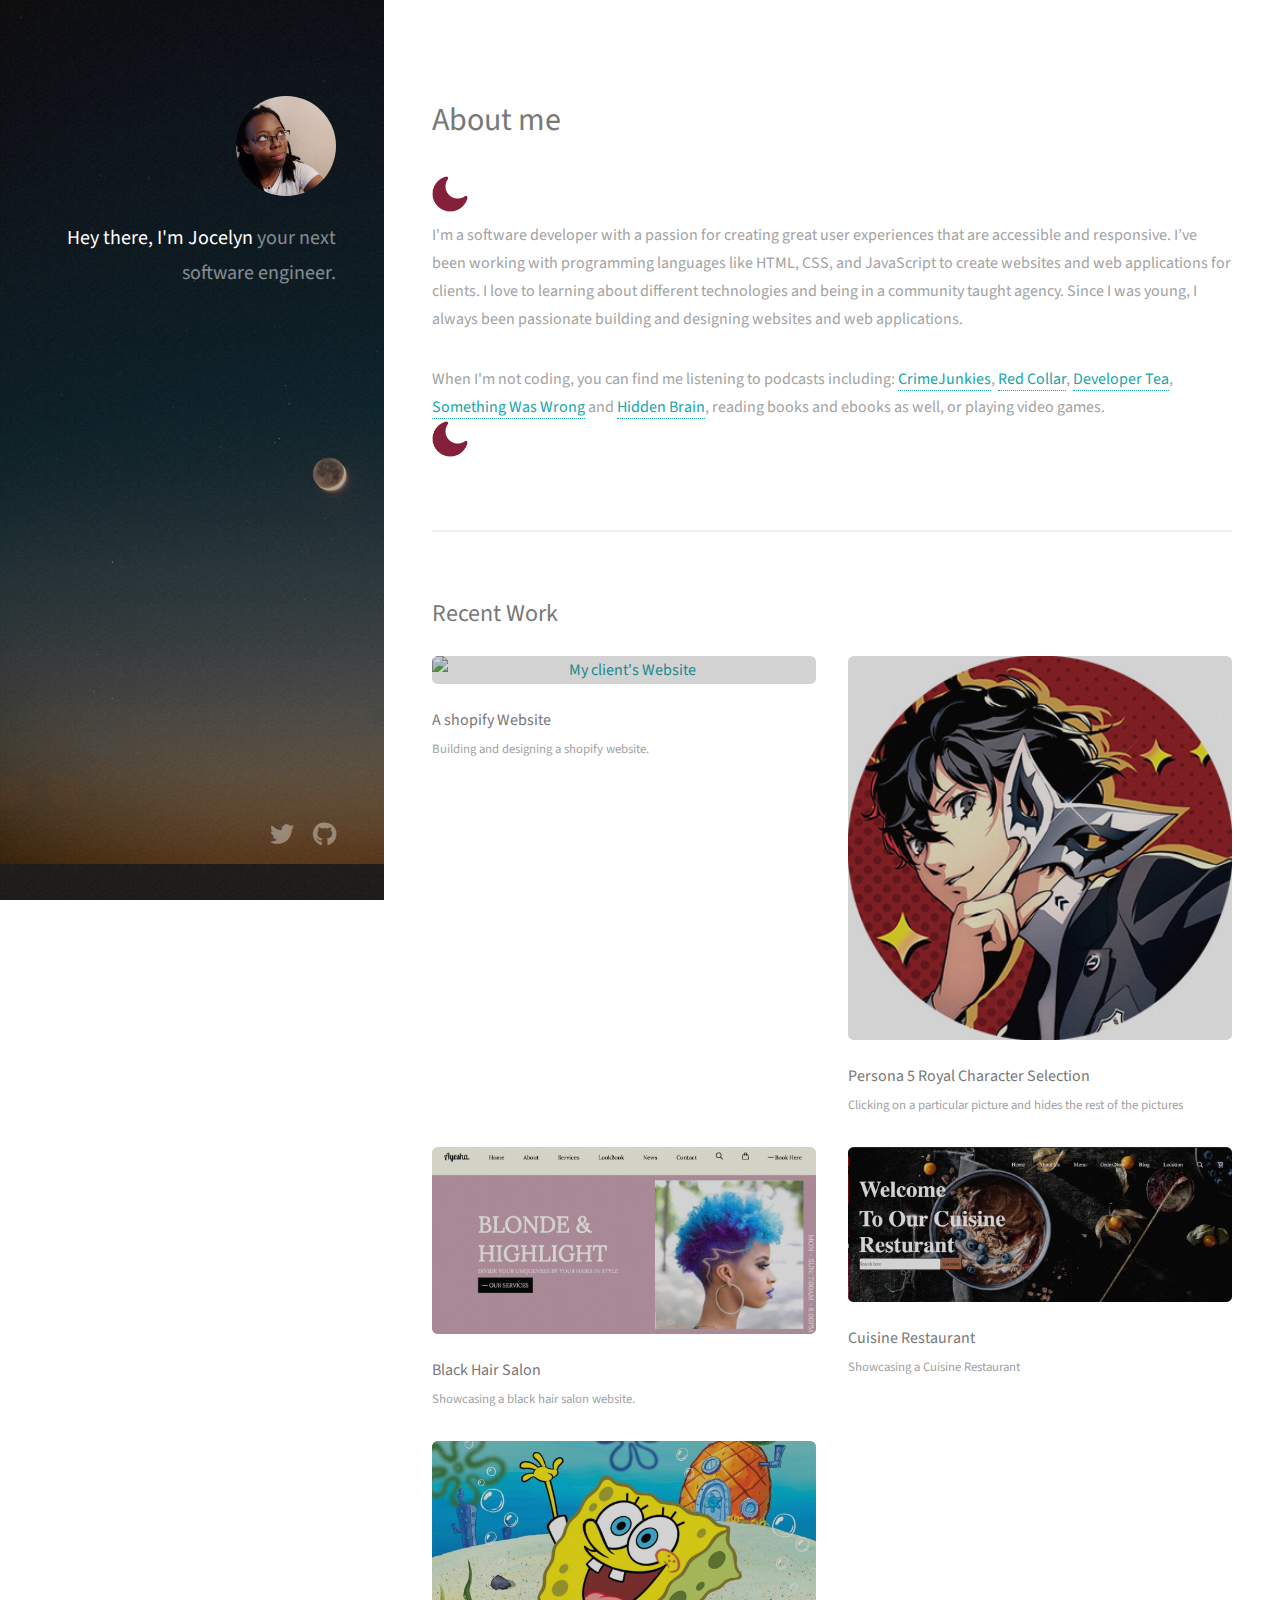
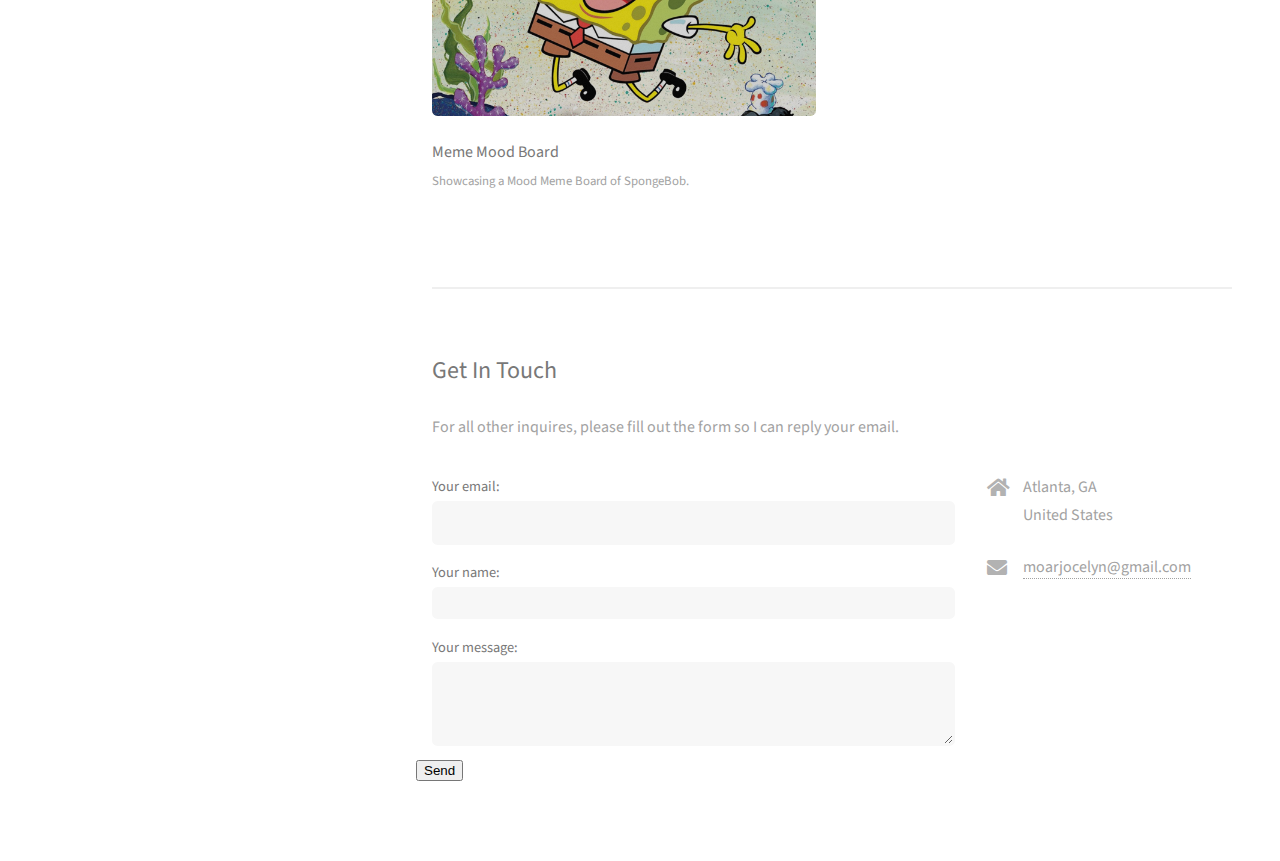
==== commit cf6b7fe2: "Adding" ====
--- a/index.html
+++ b/index.html
@@ -54,6 +54,13 @@
 					<section id="two">
 						<h2>Recent Work</h2>
 						<div class="row">
+							<article class="col-6 col-12-xsmall work-item">
+								<a href="persona-users/img/persona5.gif" class="image fit thumb"><img src="clientswebpic.png"
+										alt="My client's Website" /></a>
+								<h3>A shopify Website</h3>
+								<p>Building and designing a shopify website.</p>
+							</article>
+
 							<article class="col-6 col-12-xsmall work-item">
 								<a href="persona-users/img/persona5.gif" class="image fit thumb"><img src="persona-users/img/joker.jpeg"
 										alt="Persona character Joker" /></a>
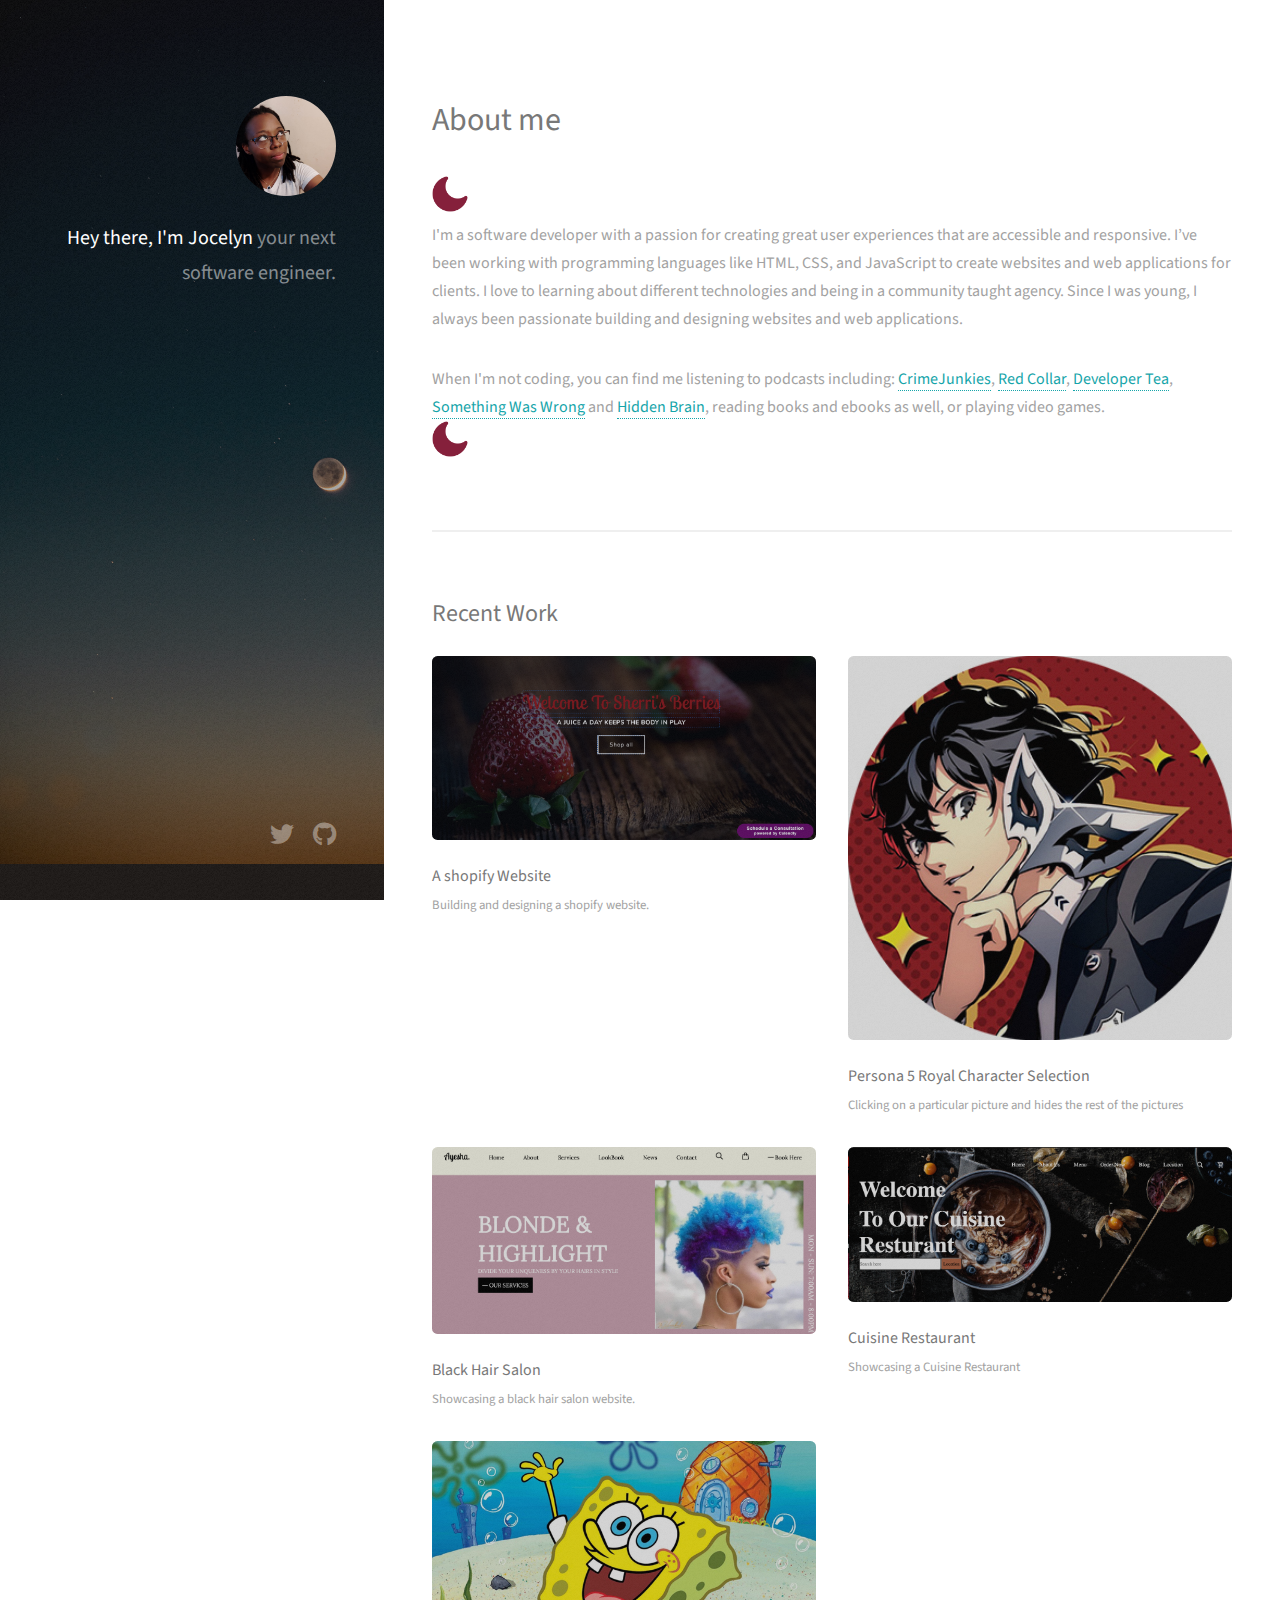
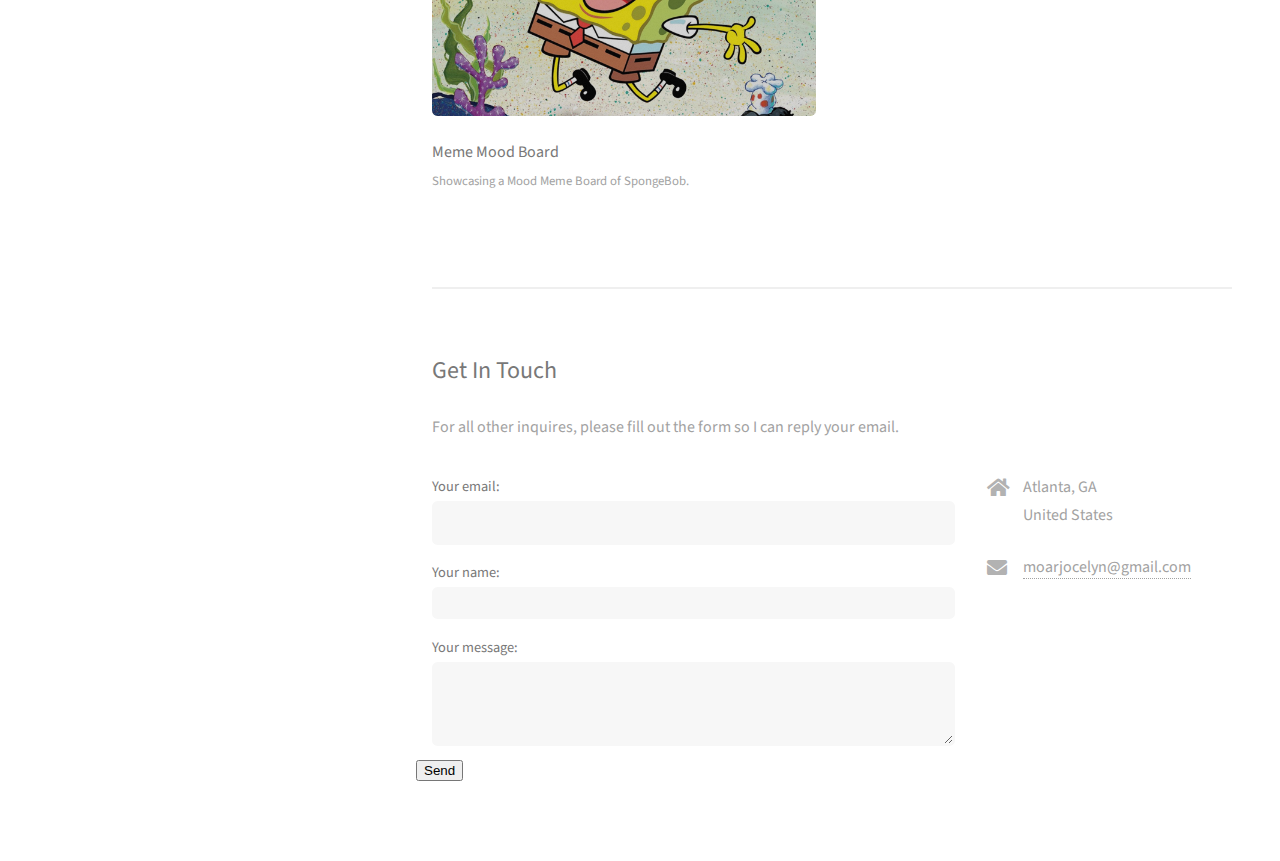
==== commit 75244502: "Update" ====
--- a/index.html
+++ b/index.html
@@ -55,12 +55,11 @@
 						<h2>Recent Work</h2>
 						<div class="row">
 							<article class="col-6 col-12-xsmall work-item">
-								<a href="persona-users/img/persona5.gif" class="image fit thumb"><img src="clientswebpic.png"
+								<a href="sherri's website/img/shopifywebsite.gif" class="image fit thumb"><img src="sherri's website/img/clientswebpic.png"
 										alt="My client's Website" /></a>
 								<h3>A shopify Website</h3>
 								<p>Building and designing a shopify website.</p>
 							</article>
-
 							<article class="col-6 col-12-xsmall work-item">
 								<a href="persona-users/img/persona5.gif" class="image fit thumb"><img src="persona-users/img/joker.jpeg"
 										alt="Persona character Joker" /></a>
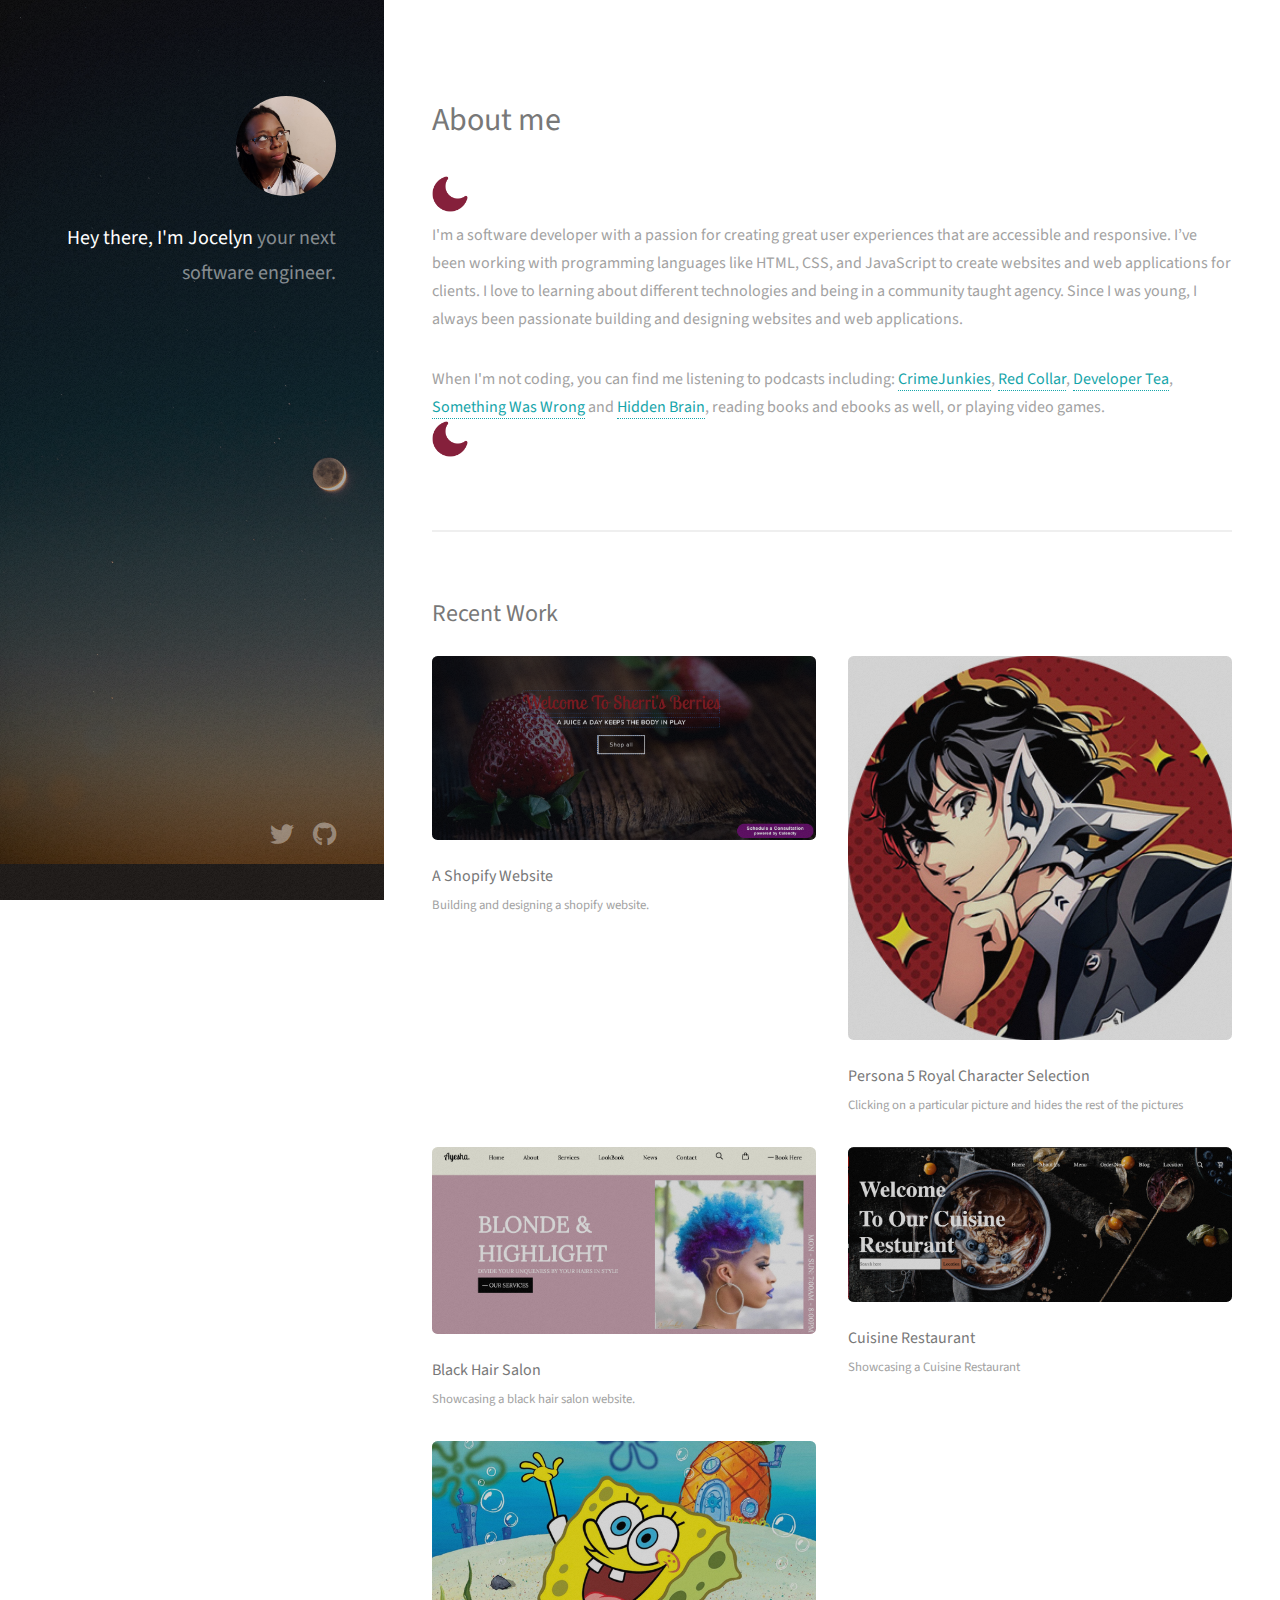
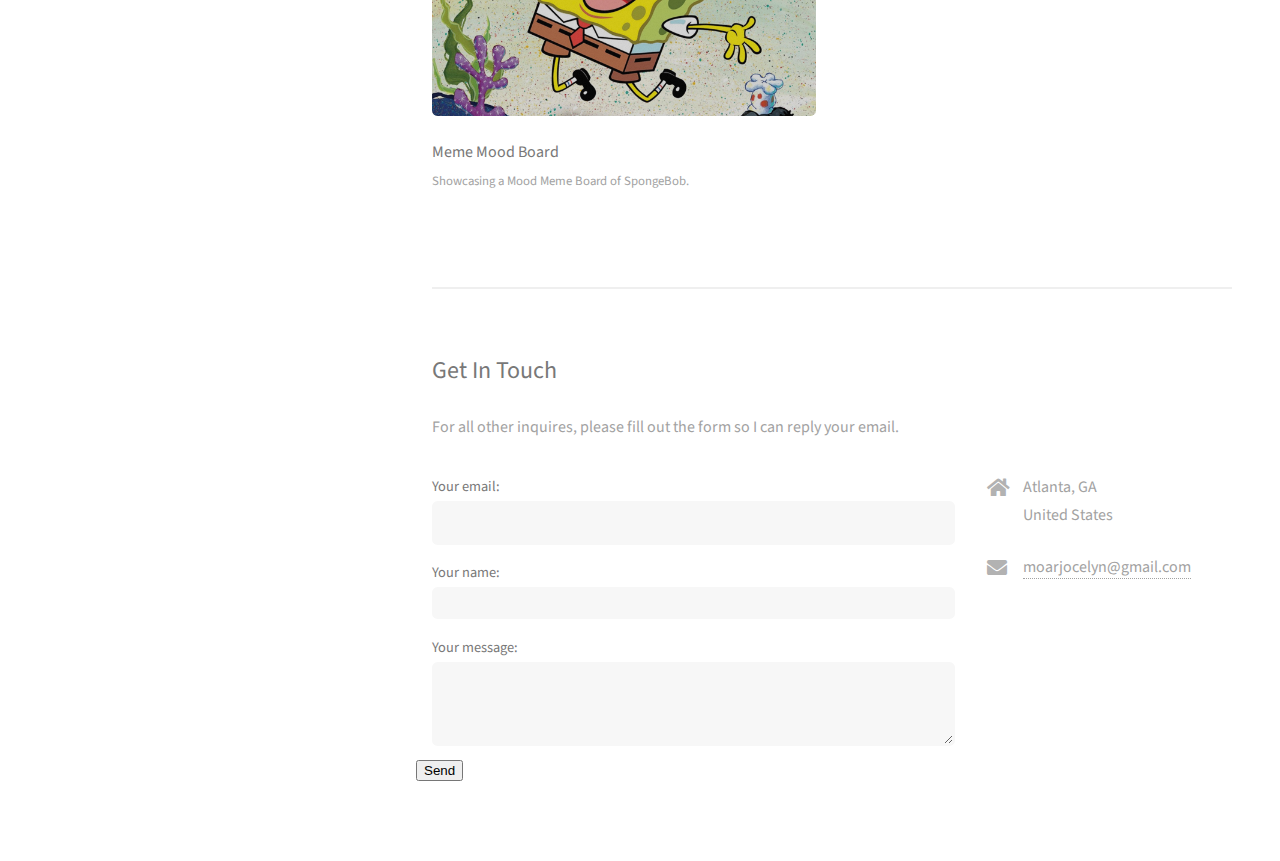
==== commit 5d5bbc58: "Update index.html" ====
--- a/index.html
+++ b/index.html
@@ -57,7 +57,7 @@
 							<article class="col-6 col-12-xsmall work-item">
 								<a href="sherri's website/img/shopifywebsite.gif" class="image fit thumb"><img src="sherri's website/img/clientswebpic.png"
 										alt="My client's Website" /></a>
-								<h3>A shopify Website</h3>
+								<h3>A Shopify Website</h3>
 								<p>Building and designing a shopify website.</p>
 							</article>
 							<article class="col-6 col-12-xsmall work-item">
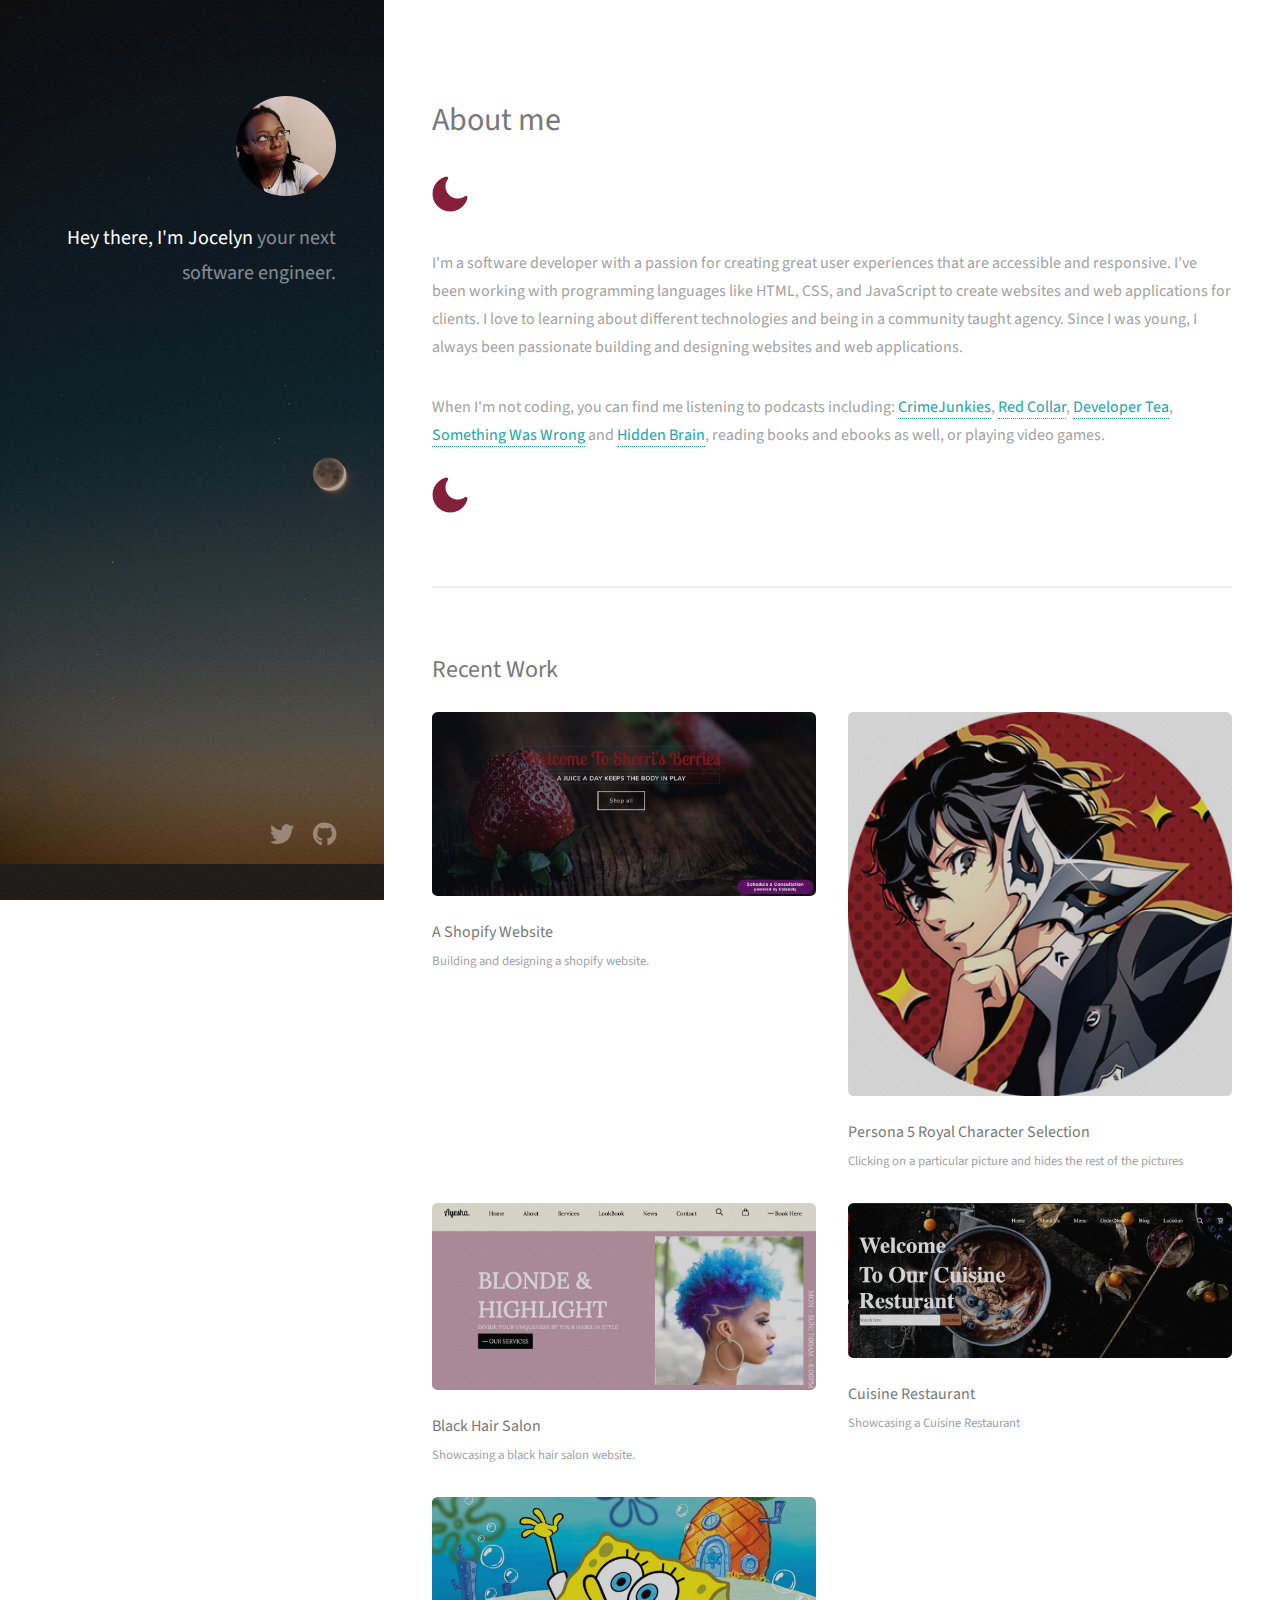
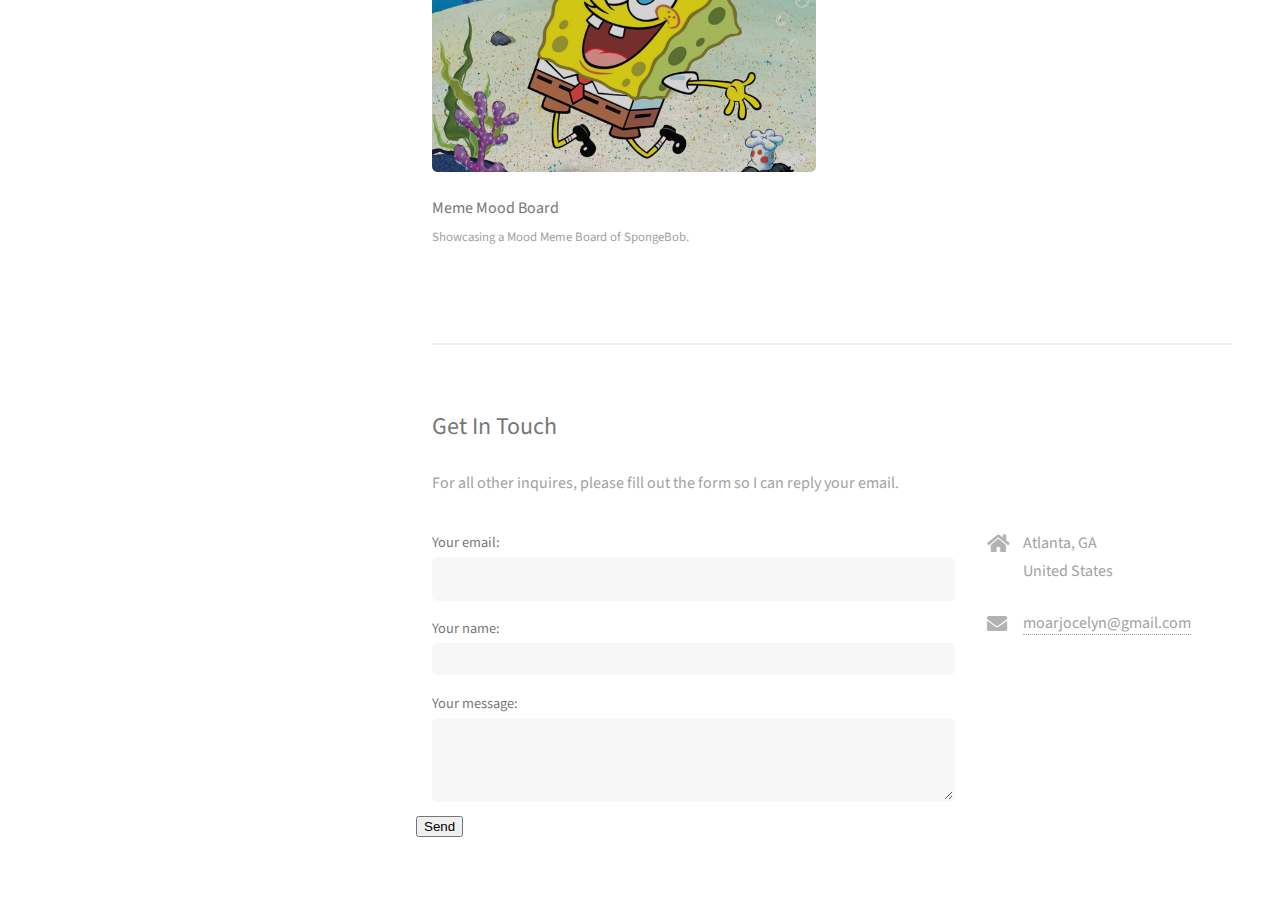
==== commit e7768b33: "Update index.html" ====
--- a/index.html
+++ b/index.html
@@ -32,6 +32,7 @@
 							<h2>About me<br /></h2>
 						</header>
 						<img class="moon" img src="images/moon.png">
+						<br><br>
 						<p>
 							I'm a software developer with a passion for creating great user experiences that are accessible and responsive. I’ve
 							been working with programming languages like HTML, CSS, and JavaScript to create websites and web applications for clients.
@@ -44,7 +45,7 @@
 							<a href="https://redcollarpodcast.com/">Red Collar</a>, <a href="https://developertea.com/">Developer Tea</a>,
 							<a href="https://somethingwaswrong.com/">Something Was Wrong</a> and <a href="https://hiddenbrain.org/">Hidden
 								Brain</a>, reading books and ebooks as well, or playing video games.
-								<br>
+								<br><br>
 								<img class="moon" img src="images/moon.png">
 							</p>
 						
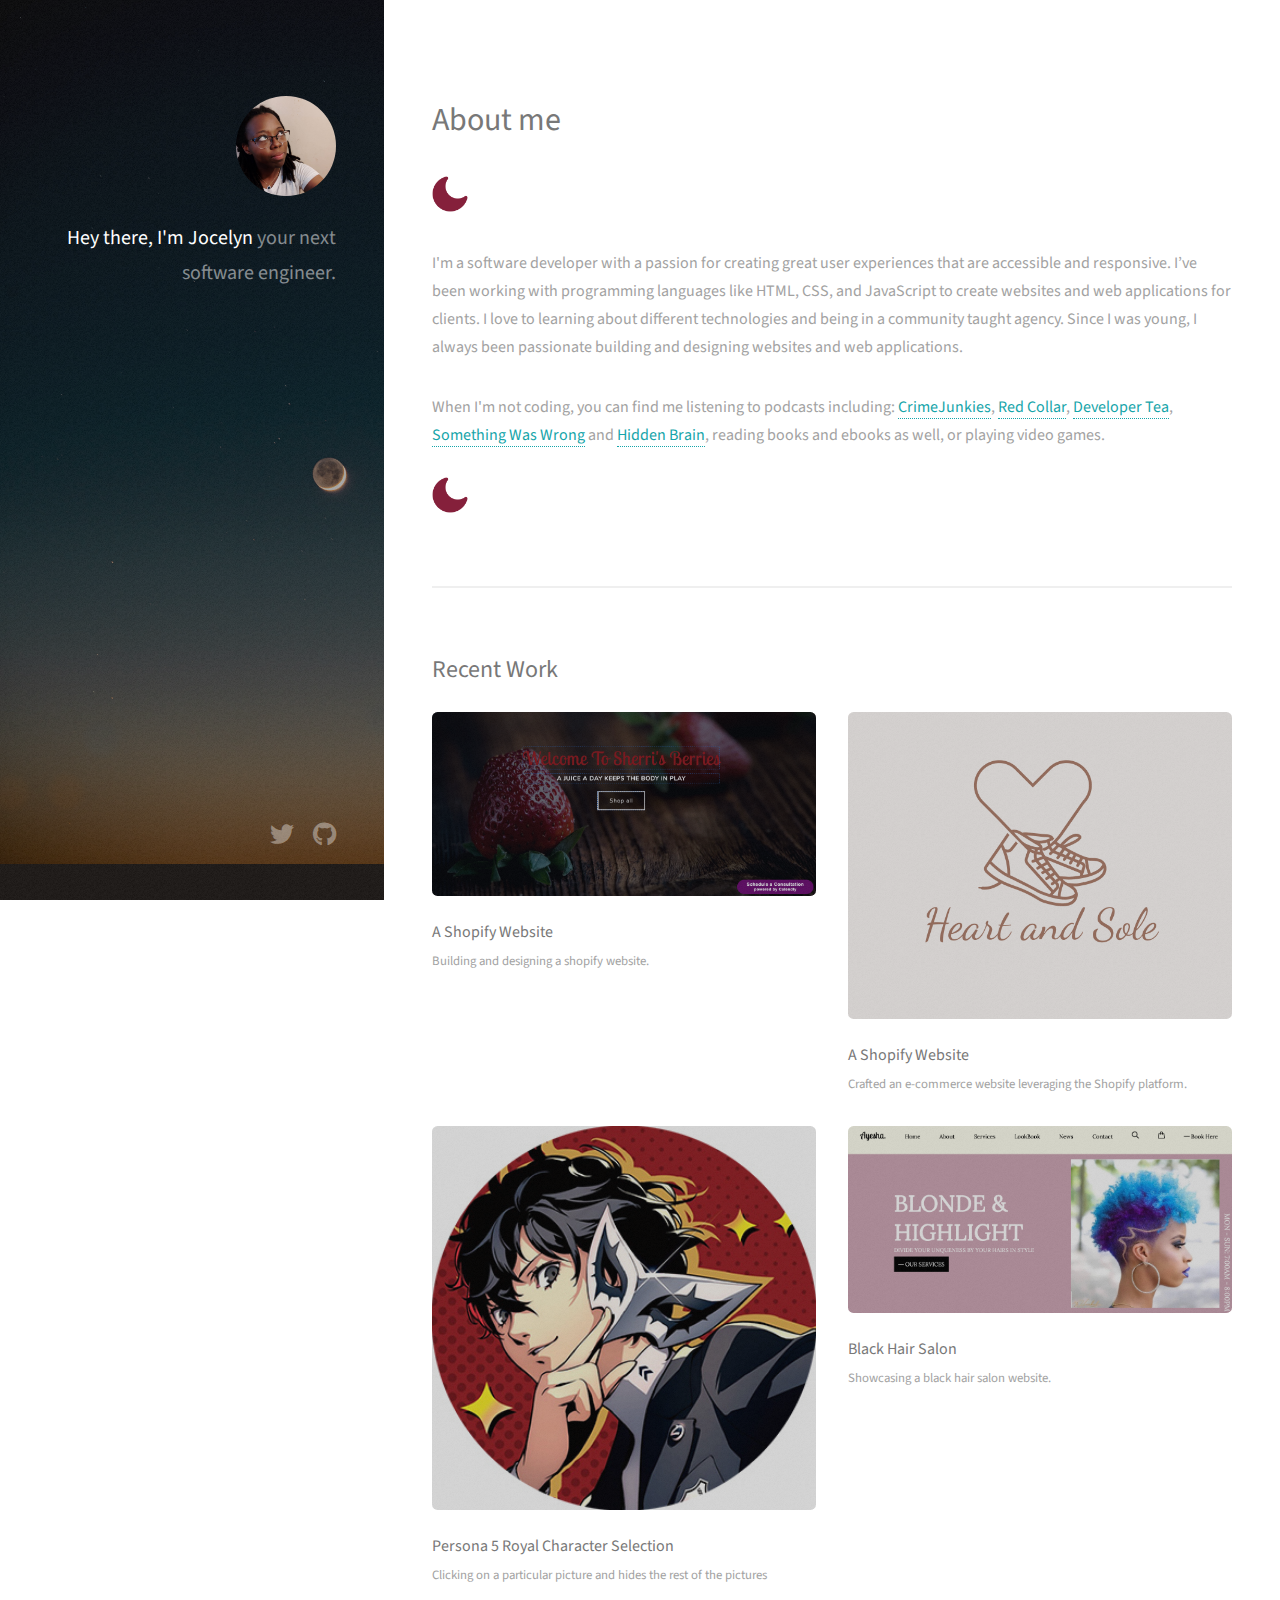
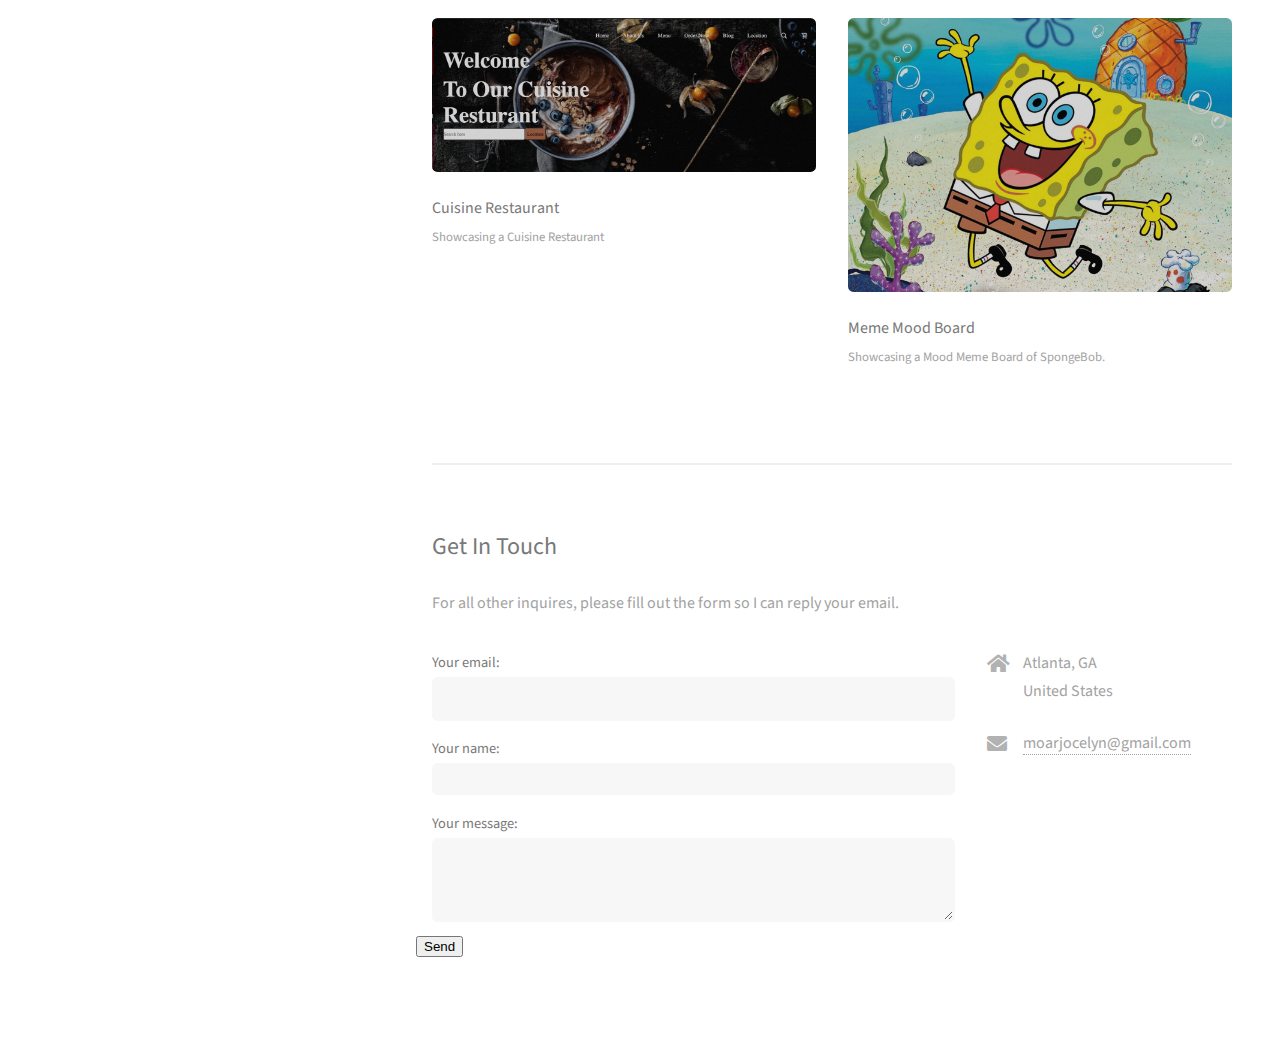
==== commit 823ac620: "Changing" ====
--- a/index.html
+++ b/index.html
@@ -60,6 +60,12 @@
 										alt="My client's Website" /></a>
 								<h3>A Shopify Website</h3>
 								<p>Building and designing a shopify website.</p>
+							</article>
+							<article class="col-6 col-12-xsmall work-item">
+								<a href="heart&sole/heart&sole.gif" class="image fit thumb"><img
+										src="heart&sole/FullLogo.png" alt="My client's Website" /></a>
+								<h3>A Shopify Website</h3>
+								<p>Crafted an e-commerce website leveraging the Shopify platform.</p>
 							</article>
 							<article class="col-6 col-12-xsmall work-item">
 								<a href="persona-users/img/persona5.gif" class="image fit thumb"><img src="persona-users/img/joker.jpeg"
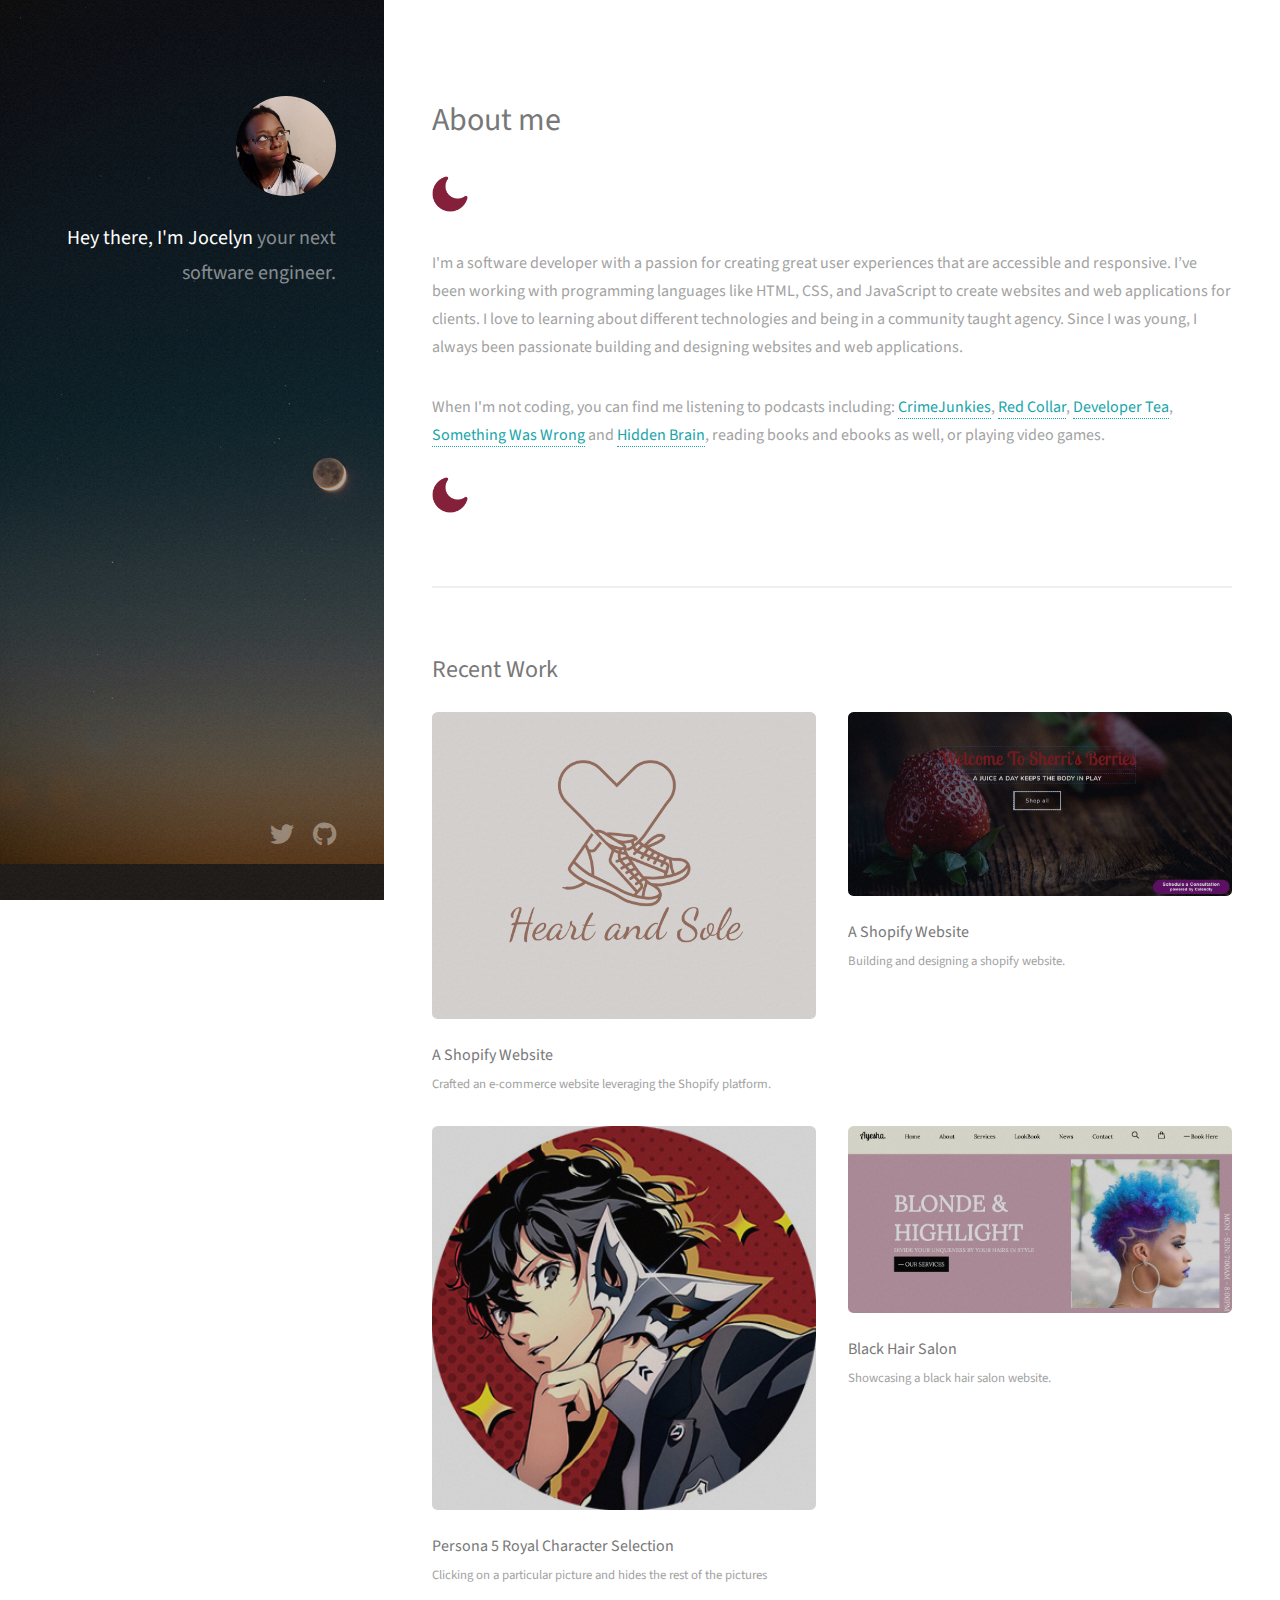
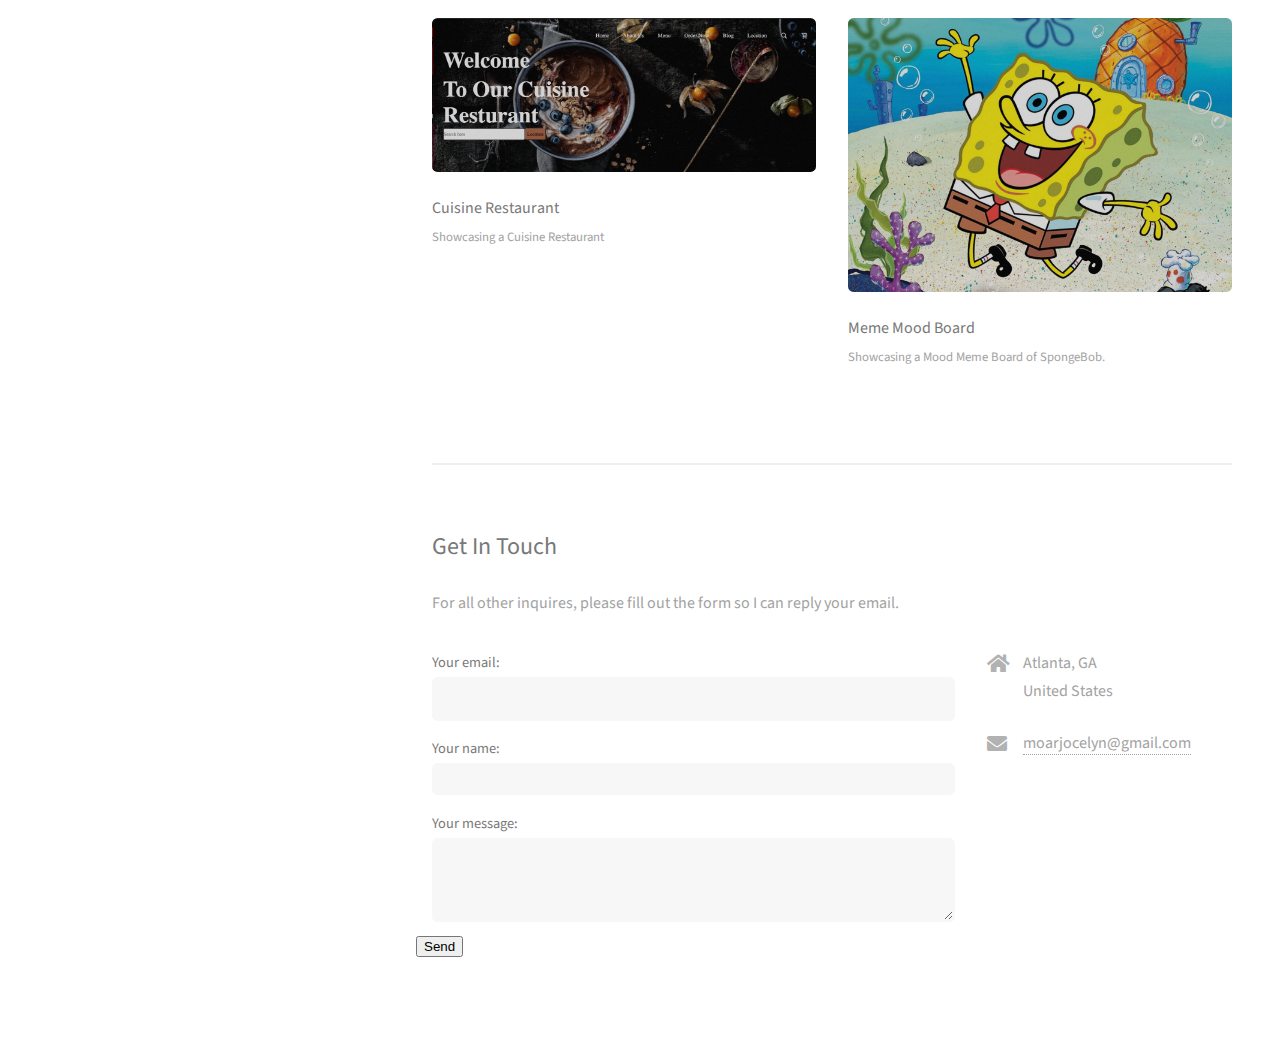
==== commit 86a3fdb4: "Changed position" ====
--- a/index.html
+++ b/index.html
@@ -55,17 +55,17 @@
 					<section id="two">
 						<h2>Recent Work</h2>
 						<div class="row">
+								<article class="col-6 col-12-xsmall work-item">
+									<a href="heart&sole/heart&sole.gif" class="image fit thumb"><img src="heart&sole/FullLogo.png"
+											alt="My client's Website" /></a>
+									<h3>A Shopify Website</h3>
+									<p>Crafted an e-commerce website leveraging the Shopify platform.</p>
+								</article>
 							<article class="col-6 col-12-xsmall work-item">
 								<a href="sherri's website/img/shopifywebsite.gif" class="image fit thumb"><img src="sherri's website/img/clientswebpic.png"
 										alt="My client's Website" /></a>
 								<h3>A Shopify Website</h3>
 								<p>Building and designing a shopify website.</p>
-							</article>
-							<article class="col-6 col-12-xsmall work-item">
-								<a href="heart&sole/heart&sole.gif" class="image fit thumb"><img
-										src="heart&sole/FullLogo.png" alt="My client's Website" /></a>
-								<h3>A Shopify Website</h3>
-								<p>Crafted an e-commerce website leveraging the Shopify platform.</p>
 							</article>
 							<article class="col-6 col-12-xsmall work-item">
 								<a href="persona-users/img/persona5.gif" class="image fit thumb"><img src="persona-users/img/joker.jpeg"
